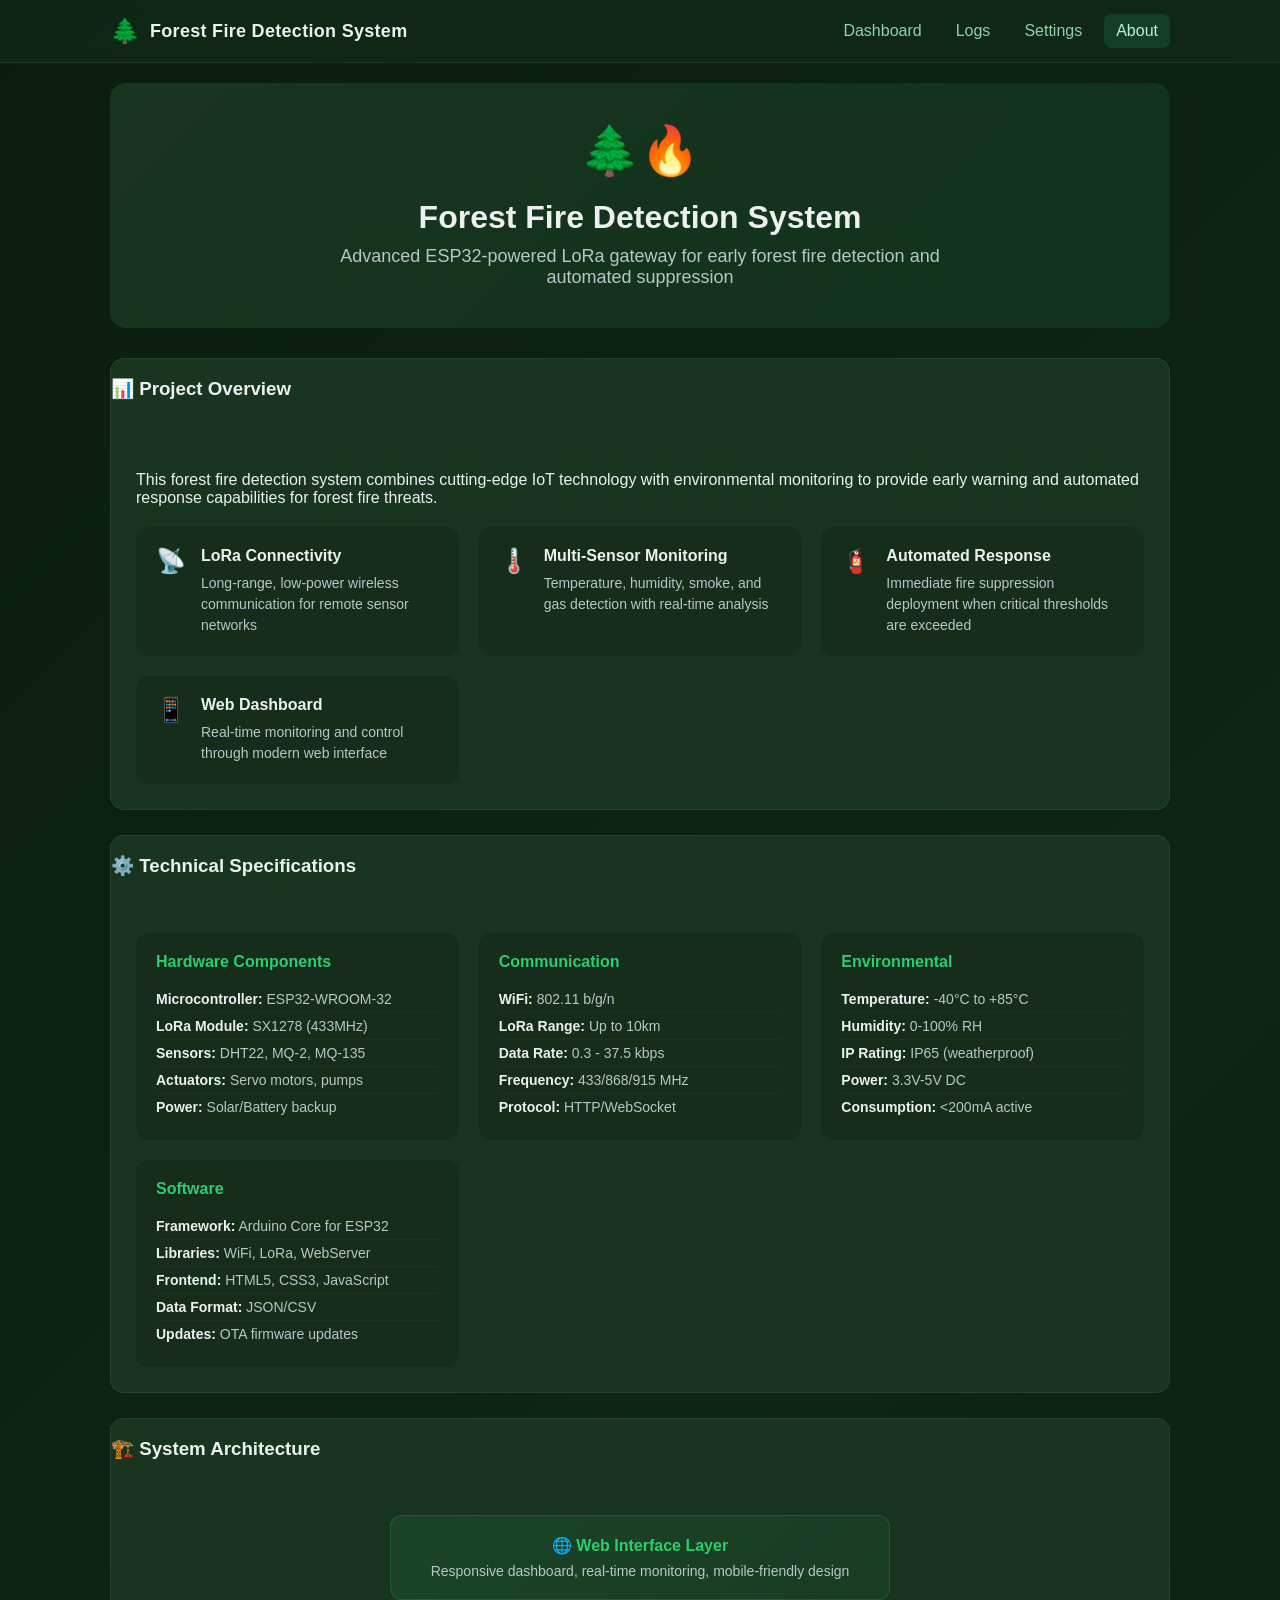
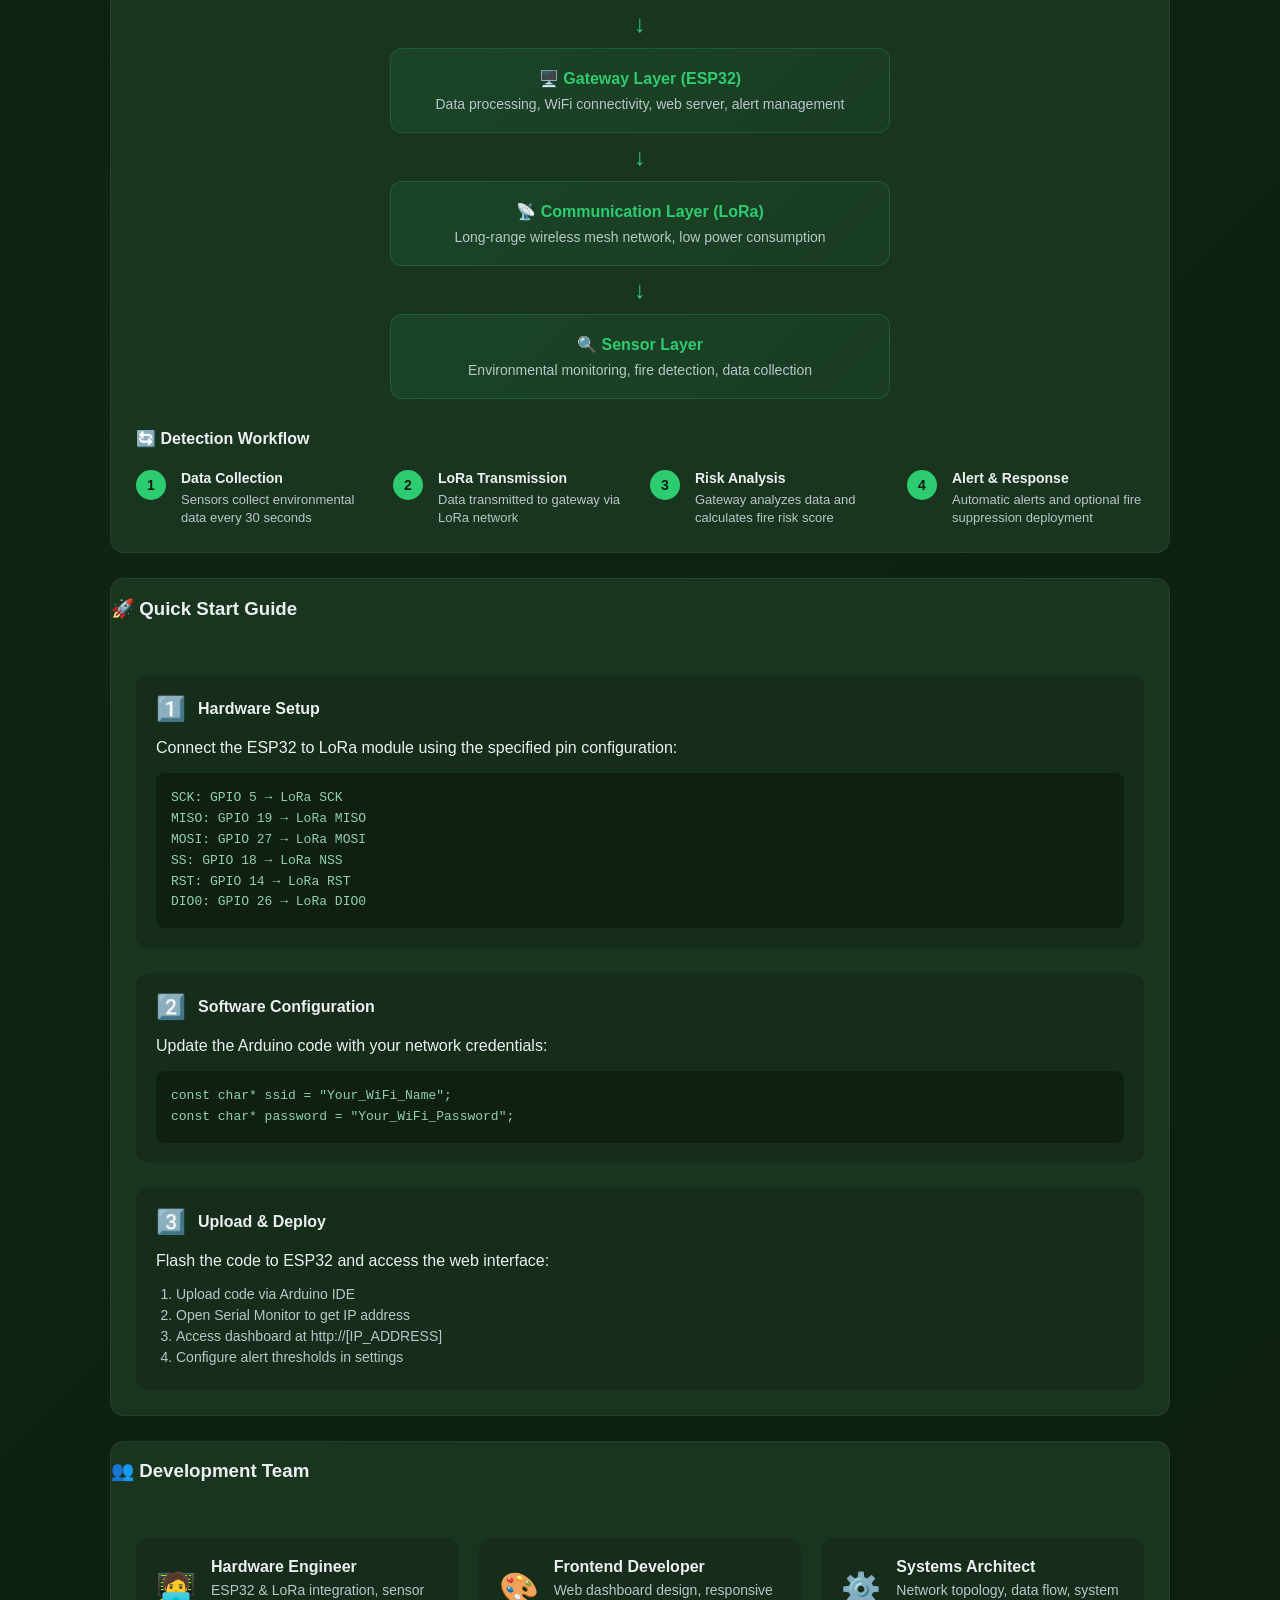
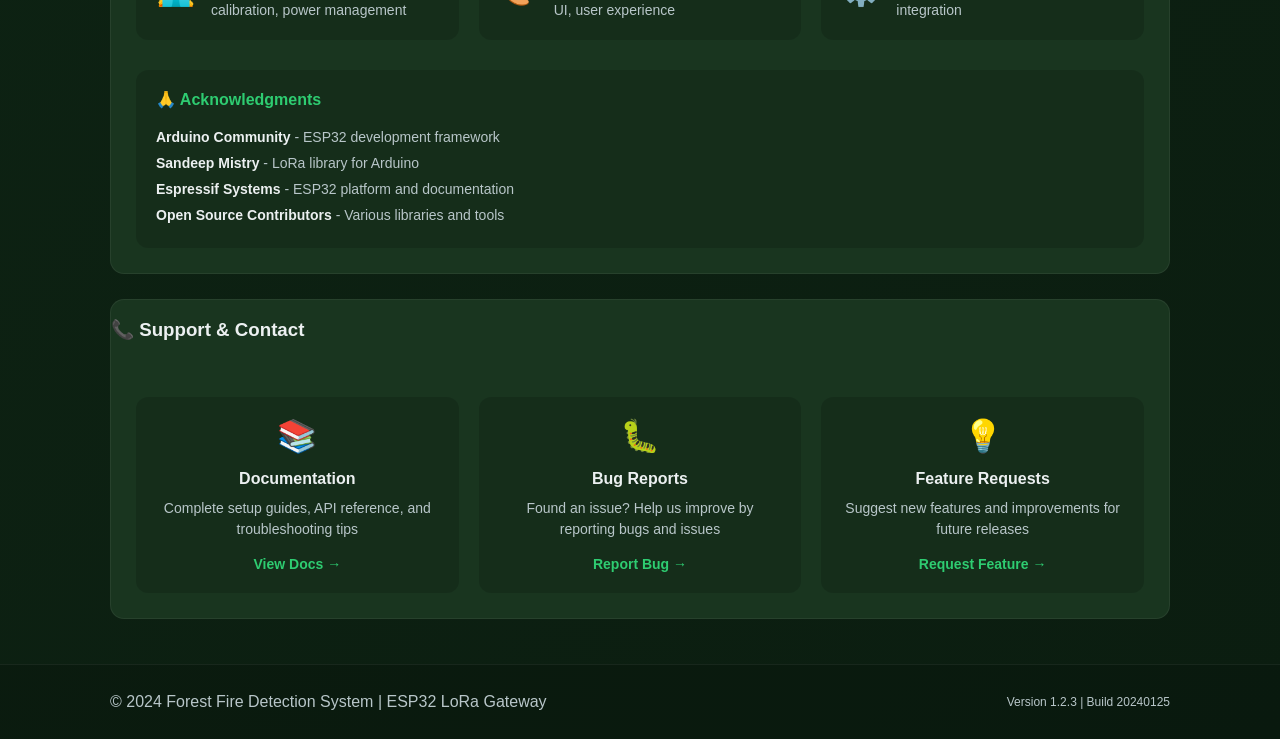
==== about.html @ 78f99633 "Add files via upload" ====
<!DOCTYPE html>
<html lang="en">
<head>
    <meta charset="UTF-8">
    <meta name="viewport" content="width=device-width, initial-scale=1.0">
    <title>About - Forest Fire Detection</title>
    <link rel="stylesheet" href="style.css">
    <link rel="icon" type="image/png" href="favicon.png">
</head>
<body>
    <div class="container">
        <header class="header">
            <div class="header-content">
                <div class="logo">
                    <span class="logo-icon">🌲</span>
                    <h1>Forest Fire Detection System</h1>
                </div>
                <nav class="nav">
                    <a href="index.html" class="nav-link">Dashboard</a>
                    <a href="logs.html" class="nav-link">Logs</a>
                    <a href="settings.html" class="nav-link">Settings</a>
                    <a href="#" class="nav-link active">About</a>
                </nav>
            </div>
        </header>

        <main class="main">
            <div class="about-hero">
                <div class="hero-icon">🌲🔥</div>
                <h2>Forest Fire Detection System</h2>
                <p>Advanced ESP32-powered LoRa gateway for early forest fire detection and automated suppression</p>
            </div>

            <div class="about-content">
                <!-- Project Overview -->
                <section class="about-section">
                    <div class="section-header">
                        <h3>📊 Project Overview</h3>
                    </div>
                    <div class="section-content">
                        <p>This forest fire detection system combines cutting-edge IoT technology with environmental monitoring to provide early warning and automated response capabilities for forest fire threats.</p>
                        
                        <div class="features-grid">
                            <div class="feature-card">
                                <div class="feature-icon">📡</div>
                                <div class="feature-content">
                                    <h4>LoRa Connectivity</h4>
                                    <p>Long-range, low-power wireless communication for remote sensor networks</p>
                                </div>
                            </div>
                            <div class="feature-card">
                                <div class="feature-icon">🌡️</div>
                                <div class="feature-content">
                                    <h4>Multi-Sensor Monitoring</h4>
                                    <p>Temperature, humidity, smoke, and gas detection with real-time analysis</p>
                                </div>
                            </div>
                            <div class="feature-card">
                                <div class="feature-icon">🧯</div>
                                <div class="feature-content">
                                    <h4>Automated Response</h4>
                                    <p>Immediate fire suppression deployment when critical thresholds are exceeded</p>
                                </div>
                            </div>
                            <div class="feature-card">
                                <div class="feature-icon">📱</div>
                                <div class="feature-content">
                                    <h4>Web Dashboard</h4>
                                    <p>Real-time monitoring and control through modern web interface</p>
                                </div>
                            </div>
                        </div>
                    </div>
                </section>

                <!-- Technical Specifications -->
                <section class="about-section">
                    <div class="section-header">
                        <h3>⚙️ Technical Specifications</h3>
                    </div>
                    <div class="section-content">
                        <div class="specs-grid">
                            <div class="spec-category">
                                <h4>Hardware Components</h4>
                                <ul>
                                    <li><strong>Microcontroller:</strong> ESP32-WROOM-32</li>
                                    <li><strong>LoRa Module:</strong> SX1278 (433MHz)</li>
                                    <li><strong>Sensors:</strong> DHT22, MQ-2, MQ-135</li>
                                    <li><strong>Actuators:</strong> Servo motors, pumps</li>
                                    <li><strong>Power:</strong> Solar/Battery backup</li>
                                </ul>
                            </div>
                            <div class="spec-category">
                                <h4>Communication</h4>
                                <ul>
                                    <li><strong>WiFi:</strong> 802.11 b/g/n</li>
                                    <li><strong>LoRa Range:</strong> Up to 10km</li>
                                    <li><strong>Data Rate:</strong> 0.3 - 37.5 kbps</li>
                                    <li><strong>Frequency:</strong> 433/868/915 MHz</li>
                                    <li><strong>Protocol:</strong> HTTP/WebSocket</li>
                                </ul>
                            </div>
                            <div class="spec-category">
                                <h4>Environmental</h4>
                                <ul>
                                    <li><strong>Temperature:</strong> -40°C to +85°C</li>
                                    <li><strong>Humidity:</strong> 0-100% RH</li>
                                    <li><strong>IP Rating:</strong> IP65 (weatherproof)</li>
                                    <li><strong>Power:</strong> 3.3V-5V DC</li>
                                    <li><strong>Consumption:</strong> &lt;200mA active</li>
                                </ul>
                            </div>
                            <div class="spec-category">
                                <h4>Software</h4>
                                <ul>
                                    <li><strong>Framework:</strong> Arduino Core for ESP32</li>
                                    <li><strong>Libraries:</strong> WiFi, LoRa, WebServer</li>
                                    <li><strong>Frontend:</strong> HTML5, CSS3, JavaScript</li>
                                    <li><strong>Data Format:</strong> JSON/CSV</li>
                                    <li><strong>Updates:</strong> OTA firmware updates</li>
                                </ul>
                            </div>
                        </div>
                    </div>
                </section>

                <!-- System Architecture -->
                <section class="about-section">
                    <div class="section-header">
                        <h3>🏗️ System Architecture</h3>
                    </div>
                    <div class="section-content">
                        <div class="architecture-diagram">
                            <div class="arch-layer">
                                <h4>🌐 Web Interface Layer</h4>
                                <p>Responsive dashboard, real-time monitoring, mobile-friendly design</p>
                            </div>
                            <div class="arch-arrow">↓</div>
                            <div class="arch-layer">
                                <h4>🖥️ Gateway Layer (ESP32)</h4>
                                <p>Data processing, WiFi connectivity, web server, alert management</p>
                            </div>
                            <div class="arch-arrow">↓</div>
                            <div class="arch-layer">
                                <h4>📡 Communication Layer (LoRa)</h4>
                                <p>Long-range wireless mesh network, low power consumption</p>
                            </div>
                            <div class="arch-arrow">↓</div>
                            <div class="arch-layer">
                                <h4>🔍 Sensor Layer</h4>
                                <p>Environmental monitoring, fire detection, data collection</p>
                            </div>
                        </div>
                        
                        <div class="workflow-steps">
                            <h4>🔄 Detection Workflow</h4>
                            <div class="steps-grid">
                                <div class="step">
                                    <div class="step-number">1</div>
                                    <div class="step-content">
                                        <h5>Data Collection</h5>
                                        <p>Sensors collect environmental data every 30 seconds</p>
                                    </div>
                                </div>
                                <div class="step">
                                    <div class="step-number">2</div>
                                    <div class="step-content">
                                        <h5>LoRa Transmission</h5>
                                        <p>Data transmitted to gateway via LoRa network</p>
                                    </div>
                                </div>
                                <div class="step">
                                    <div class="step-number">3</div>
                                    <div class="step-content">
                                        <h5>Risk Analysis</h5>
                                        <p>Gateway analyzes data and calculates fire risk score</p>
                                    </div>
                                </div>
                                <div class="step">
                                    <div class="step-number">4</div>
                                    <div class="step-content">
                                        <h5>Alert & Response</h5>
                                        <p>Automatic alerts and optional fire suppression deployment</p>
                                    </div>
                                </div>
                            </div>
                        </div>
                    </div>
                </section>

                <!-- Installation Guide -->
                <section class="about-section">
                    <div class="section-header">
                        <h3>🚀 Quick Start Guide</h3>
                    </div>
                    <div class="section-content">
                        <div class="install-steps">
                            <div class="install-step">
                                <div class="step-header">
                                    <span class="step-icon">1️⃣</span>
                                    <h4>Hardware Setup</h4>
                                </div>
                                <div class="step-details">
                                    <p>Connect the ESP32 to LoRa module using the specified pin configuration:</p>
                                    <div class="pin-mapping">
                                        <code>
                                            SCK: GPIO 5 → LoRa SCK<br>
                                            MISO: GPIO 19 → LoRa MISO<br>
                                            MOSI: GPIO 27 → LoRa MOSI<br>
                                            SS: GPIO 18 → LoRa NSS<br>
                                            RST: GPIO 14 → LoRa RST<br>
                                            DIO0: GPIO 26 → LoRa DIO0
                                        </code>
                                    </div>
                                </div>
                            </div>
                            
                            <div class="install-step">
                                <div class="step-header">
                                    <span class="step-icon">2️⃣</span>
                                    <h4>Software Configuration</h4>
                                </div>
                                <div class="step-details">
                                    <p>Update the Arduino code with your network credentials:</p>
                                    <div class="code-snippet">
                                        <code>
                                            const char* ssid = "Your_WiFi_Name";<br>
                                            const char* password = "Your_WiFi_Password";
                                        </code>
                                    </div>
                                </div>
                            </div>

                            <div class="install-step">
                                <div class="step-header">
                                    <span class="step-icon">3️⃣</span>
                                    <h4>Upload & Deploy</h4>
                                </div>
                                <div class="step-details">
                                    <p>Flash the code to ESP32 and access the web interface:</p>
                                    <ol>
                                        <li>Upload code via Arduino IDE</li>
                                        <li>Open Serial Monitor to get IP address</li>
                                        <li>Access dashboard at http://[IP_ADDRESS]</li>
                                        <li>Configure alert thresholds in settings</li>
                                    </ol>
                                </div>
                            </div>
                        </div>
                    </div>
                </section>

                <!-- Team & Credits -->
                <section class="about-section">
                    <div class="section-header">
                        <h3>👥 Development Team</h3>
                    </div>
                    <div class="section-content">
                        <div class="team-grid">
                            <div class="team-card">
                                <div class="team-avatar">🧑‍💻</div>
                                <div class="team-info">
                                    <h4>Hardware Engineer</h4>
                                    <p>ESP32 & LoRa integration, sensor calibration, power management</p>
                                </div>
                            </div>
                            <div class="team-card">
                                <div class="team-avatar">🎨</div>
                                <div class="team-info">
                                    <h4>Frontend Developer</h4>
                                    <p>Web dashboard design, responsive UI, user experience</p>
                                </div>
                            </div>
                            <div class="team-card">
                                <div class="team-avatar">⚙️</div>
                                <div class="team-info">
                                    <h4>Systems Architect</h4>
                                    <p>Network topology, data flow, system integration</p>
                                </div>
                            </div>
                        </div>

                        <div class="credits">
                            <h4>🙏 Acknowledgments</h4>
                            <ul>
                                <li><strong>Arduino Community</strong> - ESP32 development framework</li>
                                <li><strong>Sandeep Mistry</strong> - LoRa library for Arduino</li>
                                <li><strong>Espressif Systems</strong> - ESP32 platform and documentation</li>
                                <li><strong>Open Source Contributors</strong> - Various libraries and tools</li>
                            </ul>
                        </div>
                    </div>
                </section>

                <!-- Support & Contact -->
                <section class="about-section">
                    <div class="section-header">
                        <h3>📞 Support & Contact</h3>
                    </div>
                    <div class="section-content">
                        <div class="support-grid">
                            <div class="support-card">
                                <div class="support-icon">📚</div>
                                <div class="support-content">
                                    <h4>Documentation</h4>
                                    <p>Complete setup guides, API reference, and troubleshooting tips</p>
                                    <a href="#" class="support-link">View Docs →</a>
                                </div>
                            </div>
                            <div class="support-card">
                                <div class="support-icon">🐛</div>
                                <div class="support-content">
                                    <h4>Bug Reports</h4>
                                    <p>Found an issue? Help us improve by reporting bugs and issues</p>
                                    <a href="#" class="support-link">Report Bug →</a>
                                </div>
                            </div>
                            <div class="support-card">
                                <div class="support-icon">💡</div>
                                <div class="support-content">
                                    <h4>Feature Requests</h4>
                                    <p>Suggest new features and improvements for future releases</p>
                                    <a href="#" class="support-link">Request Feature →</a>
                                </div>
                            </div>
                        </div>
                    </div>
                </section>
            </div>
        </main>

        <footer class="footer">
            <div class="footer-content">
                <p>&copy; 2024 Forest Fire Detection System | ESP32 LoRa Gateway</p>
                <div class="footer-version">
                    <span>Version 1.2.3 | Build 20240125</span>
                </div>
            </div>
        </footer>
    </div>

    <style>
        .about-hero {
            text-align: center;
            padding: 40px 20px;
            background: linear-gradient(135deg, var(--panel), rgba(46, 204, 113, 0.1));
            border-radius: 16px;
            margin-bottom: 30px;
        }
        
        .hero-icon {
            font-size: 48px;
            margin-bottom: 20px;
        }
        
        .about-hero h2 {
            font-size: 32px;
            margin: 0 0 10px;
            color: var(--text);
        }
        
        .about-hero p {
            font-size: 18px;
            color: var(--muted);
            max-width: 600px;
            margin: 0 auto;
        }
        
        .about-section {
            background: var(--panel);
            border: 1px solid rgba(255,255,255,0.06);
            border-radius: 14px;
            margin-bottom: 25px;
            overflow: hidden;
        }
        
        .section-content {
            padding: 25px;
        }
        
        .features-grid {
            display: grid;
            grid-template-columns: repeat(auto-fit, minmax(250px, 1fr));
            gap: 20px;
            margin-top: 20px;
        }
        
        .feature-card {
            display: flex;
            align-items: flex-start;
            gap: 15px;
            padding: 20px;
            background: rgba(0,0,0,0.15);
            border-radius: 12px;
        }
        
        .feature-icon {
            font-size: 24px;
            flex-shrink: 0;
        }
        
        .feature-content h4 {
            margin: 0 0 8px;
            color: var(--text);
            font-size: 16px;
        }
        
        .feature-content p {
            margin: 0;
            color: var(--muted);
            font-size: 14px;
            line-height: 1.5;
        }
        
        .specs-grid {
            display: grid;
            grid-template-columns: repeat(auto-fit, minmax(250px, 1fr));
            gap: 20px;
        }
        
        .spec-category {
            background: rgba(0,0,0,0.15);
            padding: 20px;
            border-radius: 12px;
        }
        
        .spec-category h4 {
            margin: 0 0 15px;
            color: var(--accent);
            font-size: 16px;
        }
        
        .spec-category ul {
            margin: 0;
            padding: 0;
            list-style: none;
        }
        
        .spec-category li {
            padding: 5px 0;
            color: var(--muted);
            font-size: 14px;
            border-bottom: 1px solid rgba(255,255,255,0.03);
        }
        
        .spec-category li:last-child {
            border-bottom: none;
        }
        
        .spec-category strong {
            color: var(--text);
        }
        
        .architecture-diagram {
            display: flex;
            flex-direction: column;
            align-items: center;
            gap: 10px;
            margin-bottom: 30px;
        }
        
        .arch-layer {
            background: linear-gradient(135deg, rgba(46, 204, 113, 0.1), rgba(46, 204, 113, 0.05));
            border: 1px solid rgba(46, 204, 113, 0.2);
            padding: 20px;
            border-radius: 12px;
            text-align: center;
            width: 100%;
            max-width: 500px;
        }
        
        .arch-layer h4 {
            margin: 0 0 8px;
            color: var(--accent);
        }
        
        .arch-layer p {
            margin: 0;
            color: var(--muted);
            font-size: 14px;
        }
        
        .arch-arrow {
            font-size: 24px;
            color: var(--accent);
        }
        
        .steps-grid {
            display: grid;
            grid-template-columns: repeat(auto-fit, minmax(200px, 1fr));
            gap: 20px;
        }
        
        .step {
            display: flex;
            gap: 15px;
            align-items: flex-start;
        }
        
        .step-number {
            width: 30px;
            height: 30px;
            border-radius: 50%;
            background: var(--accent);
            color: var(--bg);
            display: flex;
            align-items: center;
            justify-content: center;
            font-weight: 700;
            font-size: 14px;
            flex-shrink: 0;
        }
        
        .step-content h5 {
            margin: 0 0 5px;
            color: var(--text);
            font-size: 14px;
        }
        
        .step-content p {
            margin: 0;
            color: var(--muted);
            font-size: 13px;
            line-height: 1.4;
        }
        
        .install-steps {
            display: flex;
            flex-direction: column;
            gap: 25px;
        }
        
        .install-step {
            background: rgba(0,0,0,0.15);
            border-radius: 12px;
            padding: 20px;
        }
        
        .step-header {
            display: flex;
            align-items: center;
            gap: 12px;
            margin-bottom: 15px;
        }
        
        .step-icon {
            font-size: 24px;
        }
        
        .step-header h4 {
            margin: 0;
            color: var(--text);
        }
        
        .pin-mapping, .code-snippet {
            background: rgba(0,0,0,0.3);
            padding: 15px;
            border-radius: 8px;
            margin-top: 10px;
            font-family: ui-monospace, monospace;
        }
        
        .pin-mapping code, .code-snippet code {
            color: #8fd3a9;
            font-size: 13px;
            line-height: 1.6;
        }
        
        .step-details ol {
            margin: 10px 0 0;
            padding-left: 20px;
            color: var(--muted);
        }
        
        .step-details ol li {
            margin-bottom: 5px;
            font-size: 14px;
        }
        
        .team-grid {
            display: grid;
            grid-template-columns: repeat(auto-fit, minmax(250px, 1fr));
            gap: 20px;
            margin-bottom: 30px;
        }
        
        .team-card {
            display: flex;
            align-items: center;
            gap: 15px;
            background: rgba(0,0,0,0.15);
            padding: 20px;
            border-radius: 12px;
        }
        
        .team-avatar {
            font-size: 32px;
            flex-shrink: 0;
        }
        
        .team-info h4 {
            margin: 0 0 5px;
            color: var(--text);
            font-size: 16px;
        }
        
        .team-info p {
            margin: 0;
            color: var(--muted);
            font-size: 14px;
            line-height: 1.4;
        }
        
        .credits {
            background: rgba(0,0,0,0.15);
            padding: 20px;
            border-radius: 12px;
        }
        
        .credits h4 {
            margin: 0 0 15px;
            color: var(--accent);
        }
        
        .credits ul {
            margin: 0;
            padding: 0;
            list-style: none;
        }
        
        .credits li {
            padding: 5px 0;
            color: var(--muted);
            font-size: 14px;
        }
        
        .credits strong {
            color: var(--text);
        }
        
        .support-grid {
            display: grid;
            grid-template-columns: repeat(auto-fit, minmax(250px, 1fr));
            gap: 20px;
        }
        
        .support-card {
            background: rgba(0,0,0,0.15);
            padding: 20px;
            border-radius: 12px;
            text-align: center;
        }
        
        .support-icon {
            font-size: 32px;
            margin-bottom: 15px;
        }
        
        .support-content h4 {
            margin: 0 0 10px;
            color: var(--text);
        }
        
        .support-content p {
            margin: 0 0 15px;
            color: var(--muted);
            font-size: 14px;
            line-height: 1.5;
        }
        
        .support-link {
            color: var(--accent);
            text-decoration: none;
            font-weight: 600;
            font-size: 14px;
        }
        
        .support-link:hover {
            text-decoration: underline;
        }
        
        .footer-version {
            color: var(--muted);
            font-size: 12px;
        }
        
        @media (max-width: 640px) {
            .about-hero {
                padding: 30px 15px;
            }
            
            .hero-icon {
                font-size: 36px;
            }
            
            .about-hero h2 {
                font-size: 24px;
            }
            
            .features-grid {
                grid-template-columns: 1fr;
            }
            
            .specs-grid {
                grid-template-columns: 1fr;
            }
            
            .architecture-diagram {
                flex-direction: column;
            }
            
            .steps-grid {
                grid-template-columns: 1fr;
            }
        }
    </style>
</body>
</html>
---- style.css ----
/* Forest Fire Detection System - Frontend Styles */
:root {
  --bg: #0b1d10;
  --bg2: #122818;
  --panel: #19351f;
  --accent: #2ecc71;
  --accent-2: #28a745;
  --warning: #f39c12;
  --danger: #e74c3c;
  --text: #ecf0f1;
  --muted: #b8c6c9;
  --link: #8fd3a9;
  --shadow: rgba(0,0,0,0.3);
}

* { box-sizing: border-box; }

body {
  margin: 0;
  font-family: -apple-system, BlinkMacSystemFont, "Segoe UI", Roboto, Oxygen, Ubuntu, Cantarell, "Fira Sans", "Droid Sans", "Helvetica Neue", Arial, sans-serif;
  background: linear-gradient(135deg, var(--bg), #0e2414 40%, #0b1d10);
  color: var(--text);
  min-height: 100vh;
}

.container {
  display: flex;
  flex-direction: column;
  min-height: 100vh;
}

.header {
  position: sticky;
  top: 0;
  z-index: 10;
  background: rgba(18, 40, 24, 0.8);
  backdrop-filter: blur(6px);
  border-bottom: 1px solid rgba(255,255,255,0.06);
}

.header-content {
  display: flex;
  align-items: center;
  justify-content: space-between;
  max-width: 1100px;
  margin: 0 auto;
  padding: 14px 20px;
}

.logo { display: flex; align-items: center; gap: 10px; }
.logo-icon { font-size: 24px; }
.logo h1 { font-size: 18px; margin: 0; font-weight: 600; letter-spacing: 0.3px; }

.nav { display: flex; gap: 10px; }
.nav-link {
  color: var(--link);
  text-decoration: none;
  padding: 8px 12px;
  border-radius: 8px;
  transition: all 0.2s ease;
}
.nav-link:hover { background: rgba(255,255,255,0.07); }
.nav-link.active { background: rgba(46, 204, 113, 0.15); color: #baf3d0; }

.main { max-width: 1100px; margin: 20px auto; padding: 0 20px; flex: 1; }

.status-grid {
  display: grid;
  grid-template-columns: repeat(3, 1fr);
  gap: 16px;
}

.status-card {
  background: var(--panel);
  border: 1px solid rgba(255,255,255,0.06);
  border-radius: 14px;
  box-shadow: 0 10px 24px var(--shadow);
  overflow: hidden;
}

.card-header {
  display: flex; align-items: center; gap: 10px;
  padding: 14px 16px; border-bottom: 1px solid rgba(255,255,255,0.06);
  background: linear-gradient(180deg, rgba(255,255,255,0.06), rgba(255,255,255,0));
}

.card-icon { font-size: 22px; }
.card-content { padding: 16px; }

.status-indicator { display: flex; align-items: center; gap: 10px; margin-bottom: 8px; }
.status-dot { width: 10px; height: 10px; border-radius: 50%; background: #888; box-shadow: 0 0 0 3px rgba(255,255,255,0.06) inset; }
.status-dot.online { background: var(--accent); }
.status-dot.offline { background: var(--danger); }
.status-text { font-weight: 600; color: #d9f7e6; }

.status-details { display: grid; grid-template-columns: 1fr 1fr; gap: 8px; }
.detail-item { display: flex; justify-content: space-between; padding: 8px 10px; background: rgba(0,0,0,0.12); border-radius: 10px; }
.detail-label { color: var(--muted); }
.detail-value { font-weight: 600; }

.alert-level { display: inline-flex; align-items: center; gap: 8px; padding: 10px 12px; border-radius: 999px; background: rgba(255,255,255,0.06); margin-bottom: 8px; }
.alert-text { font-weight: 700; letter-spacing: 0.3px; }

.data-section { margin-top: 22px; }
.section-header { display: flex; align-items: center; justify-content: space-between; margin-bottom: 12px; }

.sensor-grid { display: grid; grid-template-columns: repeat(4, 1fr); gap: 16px; }
.sensor-card { display: flex; align-items: center; gap: 12px; background: var(--panel); border: 1px solid rgba(255,255,255,0.06); padding: 14px; border-radius: 12px; }
.sensor-icon { font-size: 26px; }
.sensor-info h4 { margin: 0 0 6px; color: var(--muted); font-weight: 600; }
.sensor-value { font-size: 20px; font-weight: 700; }
.sensor-trend { color: var(--muted); font-size: 12px; }

.raw-data-container { background: var(--panel); border: 1px solid rgba(255,255,255,0.06); border-radius: 12px; padding: 10px; }
.raw-data { height: 180px; overflow: auto; font-family: ui-monospace, Menlo, Monaco, "Cascadia Code", Consolas, "Liberation Mono", monospace; background: rgba(0,0,0,0.15); border-radius: 8px; padding: 10px; }
.raw-data .line { color: #e8f6ef; padding: 2px 0; white-space: pre-wrap; word-break: break-word; }
.no-data { color: var(--muted); text-align: center; padding: 30px 0; }

.control-section { margin-top: 22px; }
.control-grid { display: grid; grid-template-columns: 1fr 1fr; gap: 16px; }
.control-card { background: var(--panel); border: 1px solid rgba(255,255,255,0.06); border-radius: 12px; }
.control-header { display: flex; align-items: center; gap: 10px; padding: 14px 16px; border-bottom: 1px solid rgba(255,255,255,0.06); }
.control-content { padding: 16px; }
.control-buttons { display: flex; gap: 10px; }

.btn-danger, .btn-warning, .btn-secondary {
  border: none; cursor: pointer; padding: 10px 14px; border-radius: 10px; font-weight: 700; color: white; letter-spacing: 0.3px; transition: transform 0.05s ease, filter 0.2s ease;
}
.btn-danger { background: linear-gradient(180deg, #ff6b6b, #e74c3c); box-shadow: 0 6px 18px rgba(231, 76, 60, 0.4); }
.btn-warning { background: linear-gradient(180deg, #f7b731, #f39c12); box-shadow: 0 6px 18px rgba(243, 156, 18, 0.4); }
.btn-secondary { background: linear-gradient(180deg, #6c8e78, #557e64); box-shadow: 0 6px 18px rgba(85, 126, 100, 0.4); }
.btn-danger:hover, .btn-warning:hover, .btn-secondary:hover { filter: brightness(1.08); }
.btn-icon { margin-right: 6px; }

.warning-text { color: #ffd3cc; background: rgba(231, 76, 60, 0.15); border: 1px solid rgba(231, 76, 60, 0.25); padding: 10px; border-radius: 8px; margin-top: 10px; }

.footer { margin-top: auto; border-top: 1px solid rgba(255,255,255,0.06); background: rgba(0,0,0,0.15); }
.footer-content { max-width: 1100px; margin: 0 auto; padding: 12px 20px; color: var(--muted); display: flex; align-items: center; justify-content: space-between; }

.refresh-indicator { display: flex; align-items: center; gap: 8px; color: var(--muted); }
.refresh-dot { width: 8px; height: 8px; background: var(--accent); border-radius: 50%; animation: pulse 1s infinite; }

@keyframes pulse {
  0% { transform: scale(0.9); opacity: 0.7; }
  50% { transform: scale(1.2); opacity: 1; }
  100% { transform: scale(0.9); opacity: 0.7; }
}

/* Responsive */
@media (max-width: 1000px) { .status-grid { grid-template-columns: 1fr 1fr; } .sensor-grid { grid-template-columns: 1fr 1fr; } }
@media (max-width: 640px) {
  .status-grid { grid-template-columns: 1fr; }
  .sensor-grid { grid-template-columns: 1fr; }
  .control-grid { grid-template-columns: 1fr; }
  .header-content { flex-direction: column; gap: 10px; }
  .nav { width: 100%; justify-content: space-between; }
}
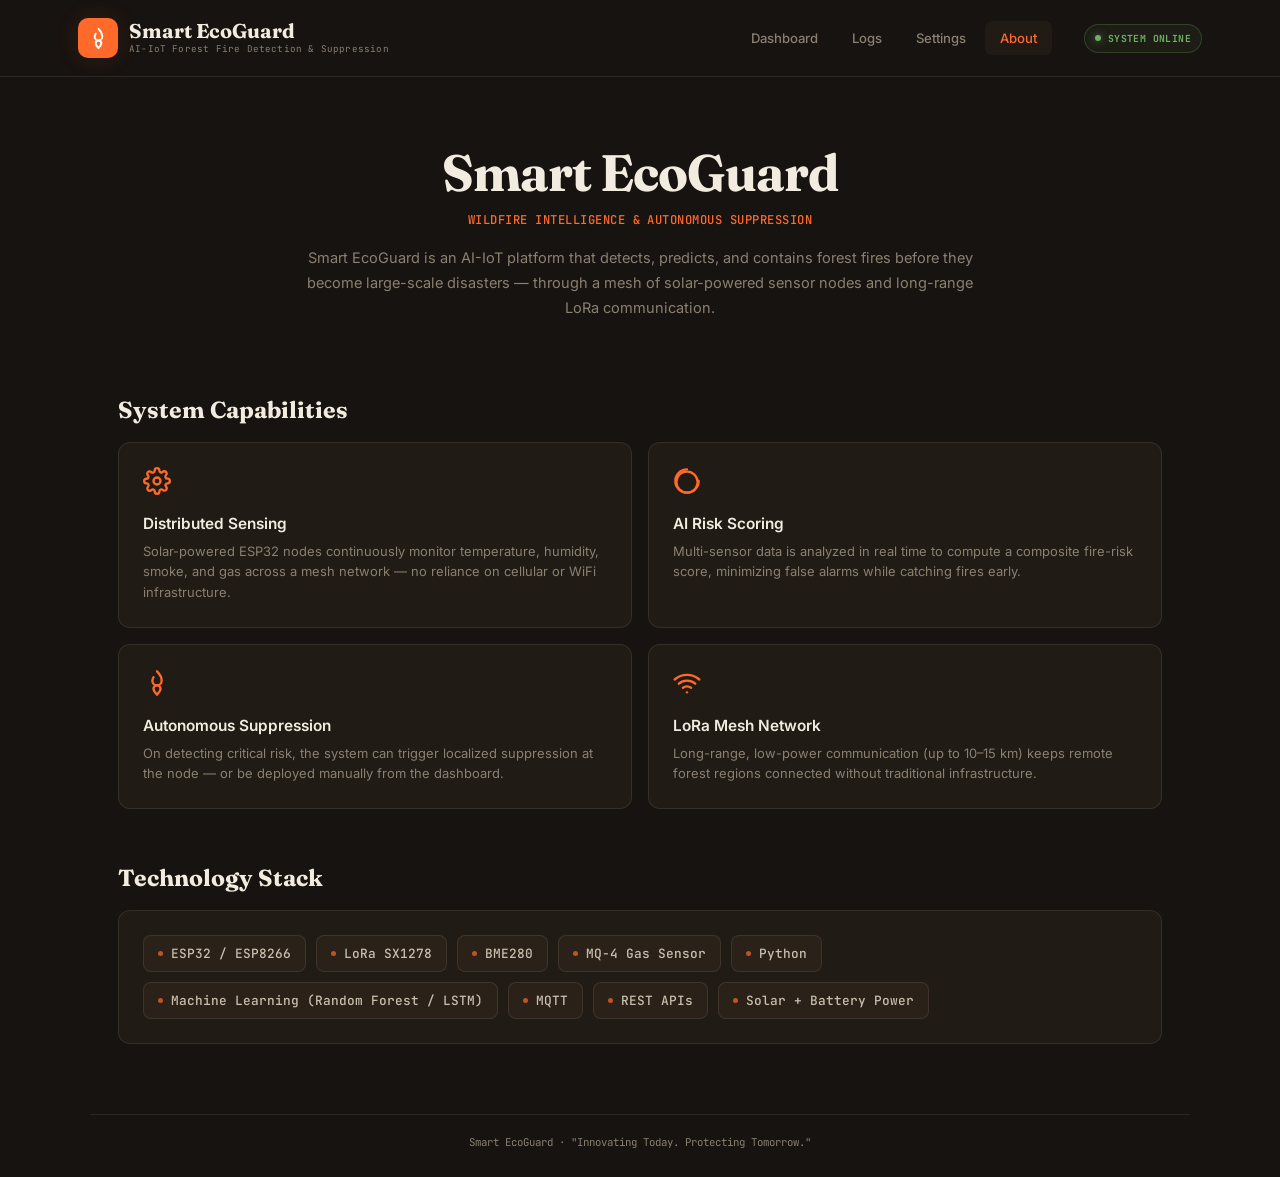
==== commit 56d41365: "Update fire detection system with backend and web interface" ====
--- a/about.html
+++ b/about.html
@@ -1,718 +1,670 @@
-<!DOCTYPE html>
+<!doctype html>
 <html lang="en">
 <head>
-    <meta charset="UTF-8">
-    <meta name="viewport" content="width=device-width, initial-scale=1.0">
-    <title>About - Forest Fire Detection</title>
-    <link rel="stylesheet" href="style.css">
-    <link rel="icon" type="image/png" href="favicon.png">
+<meta charset="UTF-8" />
+<meta name="viewport" content="width=device-width, initial-scale=1.0" />
+<title>Smart EcoGuard — About</title>
+
+<link rel="preconnect" href="https://fonts.googleapis.com">
+<link rel="preconnect" href="https://fonts.gstatic.com" crossorigin>
+<link href="https://fonts.googleapis.com/css2?family=Fraunces:opsz,wght@9..144,600;9..144,700&family=Inter:wght@400;500;600;700&family=JetBrains+Mono:wght@400;500;700&display=swap" rel="stylesheet">
+
+<style>
+  :root {
+    --bg: #171310;
+    --panel: #211b16;
+    --panel-2: #2a2119;
+    --line: rgba(202, 191, 174, 0.12);
+    --ash: #cabfae;
+    --ash-dim: #8a8072;
+    --cream: #f2ece0;
+    --ember: #ff6a2b;
+    --safe: #6fae66;
+    --warn: #e0a83e;
+    --danger: #d1453b;
+
+    --font-display: 'Fraunces', Georgia, serif;
+    --font-body: 'Inter', -apple-system, BlinkMacSystemFont, sans-serif;
+    --font-mono: 'JetBrains Mono', monospace;
+  }
+
+  * {
+    box-sizing: border-box;
+    margin: 0;
+    padding: 0;
+  }
+
+  html {
+    scroll-behavior: smooth;
+  }
+
+  body {
+    background: var(--bg);
+    color: var(--ash);
+    font-family: var(--font-body);
+    min-height: 100vh;
+  }
+
+  /* HEADER */
+
+  .app-header {
+    width: 100%;
+    border-bottom: 1px solid var(--line);
+    background: rgba(23, 19, 16, 0.96);
+  }
+
+  .header-inner {
+    max-width: 1180px;
+    margin: 0 auto;
+    padding: 18px 28px;
+    display: flex;
+    align-items: center;
+    gap: 28px;
+  }
+
+  .brand {
+    display: flex;
+    align-items: center;
+    gap: 11px;
+    text-decoration: none;
+    color: inherit;
+    flex-shrink: 0;
+  }
+
+  .brand-mark {
+    width: 40px;
+    height: 40px;
+    border-radius: 10px;
+    background: var(--ember);
+    display: flex;
+    align-items: center;
+    justify-content: center;
+    box-shadow: 0 0 24px rgba(255, 106, 43, 0.12);
+  }
+
+  .brand-mark svg {
+    width: 23px;
+    height: 23px;
+  }
+
+  .brand-text {
+    display: flex;
+    flex-direction: column;
+    gap: 2px;
+  }
+
+  .brand-name {
+    font-family: var(--font-display);
+    font-size: 1.25rem;
+    font-weight: 700;
+    color: var(--cream);
+    line-height: 1;
+  }
+
+  .brand-sub {
+    font-family: var(--font-mono);
+    font-size: 0.58rem;
+    color: var(--ash-dim);
+    letter-spacing: 0.02em;
+  }
+
+  .app-nav {
+    display: flex;
+    align-items: center;
+    gap: 4px;
+    margin-left: auto;
+  }
+
+  .nav-link {
+    color: var(--ash-dim);
+    text-decoration: none;
+    font-size: 0.82rem;
+    font-weight: 500;
+    padding: 9px 15px;
+    border-radius: 7px;
+    transition: all 0.18s ease;
+  }
+
+  .nav-link:hover {
+    color: var(--cream);
+    background: var(--panel);
+  }
+
+  .nav-link.active {
+    color: var(--ember);
+    background: var(--panel);
+  }
+
+  .header-status {
+    margin-left: 4px;
+  }
+
+  .status-chip {
+    display: inline-flex;
+    align-items: center;
+    gap: 7px;
+    font-family: var(--font-mono);
+    font-size: 0.61rem;
+    font-weight: 700;
+    letter-spacing: 0.04em;
+    padding: 7px 10px;
+    border: 1px solid rgba(111, 174, 102, 0.25);
+    border-radius: 20px;
+    color: var(--safe);
+    background: rgba(111, 174, 102, 0.07);
+    white-space: nowrap;
+  }
+
+  .status-chip::before {
+    content: "";
+    width: 6px;
+    height: 6px;
+    background: var(--safe);
+    border-radius: 50%;
+    box-shadow: 0 0 8px rgba(111, 174, 102, 0.7);
+  }
+
+  /* MAIN */
+
+  .app-main {
+    max-width: 1100px;
+    margin: 0 auto;
+    padding: 0 28px 70px;
+  }
+
+  /* HERO */
+
+  .about-hero {
+    text-align: center;
+    padding: 68px 20px 20px;
+  }
+
+  .about-hero h1 {
+    font-family: var(--font-display);
+    color: var(--cream);
+    font-size: clamp(2rem, 5vw, 3.2rem);
+    line-height: 1.08;
+    font-weight: 700;
+    letter-spacing: -0.02em;
+  }
+
+  .hero-sub {
+    margin-top: 12px;
+    color: var(--ember);
+    font-family: var(--font-mono);
+    font-size: 0.76rem;
+    font-weight: 500;
+    letter-spacing: 0.04em;
+    text-transform: uppercase;
+  }
+
+  .hero-desc {
+    max-width: 700px;
+    margin: 18px auto 0;
+    color: var(--ash-dim);
+    font-size: 0.91rem;
+    line-height: 1.7;
+  }
+
+  /* SECTIONS */
+
+  .about-section {
+    margin-top: 54px;
+  }
+
+  .about-section h2 {
+    font-family: var(--font-display);
+    color: var(--cream);
+    font-size: 1.45rem;
+    font-weight: 700;
+    margin-bottom: 18px;
+  }
+
+  /* CAPABILITIES */
+
+  .capability-grid {
+    display: grid;
+    grid-template-columns: repeat(2, minmax(0, 1fr));
+    gap: 16px;
+  }
+
+  .capability-card {
+    background: var(--panel);
+    border: 1px solid var(--line);
+    border-radius: 12px;
+    padding: 24px;
+    transition:
+      transform 0.18s ease,
+      border-color 0.18s ease,
+      background 0.18s ease;
+  }
+
+  .capability-card:hover {
+    transform: translateY(-2px);
+    background: var(--panel-2);
+    border-color: rgba(255, 106, 43, 0.22);
+  }
+
+  .cap-icon {
+    width: 28px;
+    height: 28px;
+    color: var(--ember);
+    margin-bottom: 15px;
+  }
+
+  .capability-card h3 {
+    color: var(--cream);
+    font-size: 0.96rem;
+    font-weight: 600;
+    margin-bottom: 8px;
+  }
+
+  .capability-card p {
+    color: var(--ash-dim);
+    font-size: 0.81rem;
+    line-height: 1.6;
+  }
+
+  /* TECHNOLOGY STACK */
+
+.tech-stack-section {
+  background: var(--panel);
+  border: 1px solid var(--line);
+  border-radius: 12px;
+  padding: 24px;
+}
+
+.tech-chips {
+  display: flex;
+  flex-wrap: wrap;
+  gap: 10px;
+  align-items: center;
+}
+
+.tech-chip {
+  display: inline-flex;
+  align-items: center;
+  gap: 8px;
+  padding: 9px 14px;
+  font-size: 0.8rem;
+  font-weight: 500;
+  font-family: var(--font-mono);
+  border-radius: 8px;
+  background: var(--panel-2);
+  border: 1px solid var(--line);
+  color: var(--ash);
+  white-space: nowrap;
+  flex-shrink: 0;
+  transition:
+    border-color 0.18s ease,
+    color 0.18s ease,
+    background 0.18s ease;
+}
+
+.tech-chip:hover {
+  border-color: rgba(255, 106, 43, 0.35);
+  color: var(--ember);
+  background: rgba(255, 106, 43, 0.08);
+}
+
+.tech-chip::before {
+  content: "";
+  width: 5px;
+  height: 5px;
+  flex: 0 0 5px;
+  border-radius: 50%;
+  background: var(--ember);
+  opacity: 0.7;
+}
+
+  /* FOOTER */
+
+  .app-footer {
+    max-width: 1100px;
+    margin: 0 auto;
+    padding: 20px 28px 28px;
+    border-top: 1px solid var(--line);
+    color: var(--ash-dim);
+    font-family: var(--font-mono);
+    font-size: 0.67rem;
+    text-align: center;
+  }
+
+  /* RESPONSIVE */
+
+  @media (max-width: 850px) {
+    .header-inner {
+      flex-wrap: wrap;
+      gap: 15px;
+    }
+
+    .app-nav {
+      order: 3;
+      width: 100%;
+      justify-content: center;
+      margin-left: 0;
+      border-top: 1px solid var(--line);
+      padding-top: 12px;
+    }
+
+    .header-status {
+      margin-left: auto;
+    }
+  }
+
+  @media (max-width: 600px) {
+    .header-inner {
+      padding: 15px 18px;
+    }
+
+    .brand-sub {
+      display: none;
+    }
+
+    .brand-name {
+      font-size: 1.1rem;
+    }
+
+    .brand-mark {
+      width: 36px;
+      height: 36px;
+    }
+
+    .app-nav {
+      gap: 2px;
+      justify-content: space-between;
+    }
+
+    .nav-link {
+      font-size: 0.75rem;
+      padding: 8px 9px;
+    }
+
+    .status-chip {
+      font-size: 0.55rem;
+      padding: 6px 8px;
+    }
+
+    .app-main {
+      padding: 0 18px 55px;
+    }
+
+    .about-hero {
+      padding-top: 48px;
+    }
+
+    .hero-desc {
+      font-size: 0.84rem;
+    }
+
+    .capability-grid {
+      grid-template-columns: 1fr;
+    }
+
+    .capability-card {
+      padding: 20px;
+    }
+
+    .about-section {
+      margin-top: 42px;
+    }
+
+    .tech-stack-section {
+      padding: 18px;
+    }
+
+    .app-footer {
+      padding-left: 18px;
+      padding-right: 18px;
+    }
+  }
+</style>
 </head>
+
 <body>
-    <div class="container">
-        <header class="header">
-            <div class="header-content">
-                <div class="logo">
-                    <span class="logo-icon">🌲</span>
-                    <h1>Forest Fire Detection System</h1>
-                </div>
-                <nav class="nav">
-                    <a href="index.html" class="nav-link">Dashboard</a>
-                    <a href="logs.html" class="nav-link">Logs</a>
-                    <a href="settings.html" class="nav-link">Settings</a>
-                    <a href="#" class="nav-link active">About</a>
-                </nav>
-            </div>
-        </header>
-
-        <main class="main">
-            <div class="about-hero">
-                <div class="hero-icon">🌲🔥</div>
-                <h2>Forest Fire Detection System</h2>
-                <p>Advanced ESP32-powered LoRa gateway for early forest fire detection and automated suppression</p>
-            </div>
-
-            <div class="about-content">
-                <!-- Project Overview -->
-                <section class="about-section">
-                    <div class="section-header">
-                        <h3>📊 Project Overview</h3>
-                    </div>
-                    <div class="section-content">
-                        <p>This forest fire detection system combines cutting-edge IoT technology with environmental monitoring to provide early warning and automated response capabilities for forest fire threats.</p>
-                        
-                        <div class="features-grid">
-                            <div class="feature-card">
-                                <div class="feature-icon">📡</div>
-                                <div class="feature-content">
-                                    <h4>LoRa Connectivity</h4>
-                                    <p>Long-range, low-power wireless communication for remote sensor networks</p>
-                                </div>
-                            </div>
-                            <div class="feature-card">
-                                <div class="feature-icon">🌡️</div>
-                                <div class="feature-content">
-                                    <h4>Multi-Sensor Monitoring</h4>
-                                    <p>Temperature, humidity, smoke, and gas detection with real-time analysis</p>
-                                </div>
-                            </div>
-                            <div class="feature-card">
-                                <div class="feature-icon">🧯</div>
-                                <div class="feature-content">
-                                    <h4>Automated Response</h4>
-                                    <p>Immediate fire suppression deployment when critical thresholds are exceeded</p>
-                                </div>
-                            </div>
-                            <div class="feature-card">
-                                <div class="feature-icon">📱</div>
-                                <div class="feature-content">
-                                    <h4>Web Dashboard</h4>
-                                    <p>Real-time monitoring and control through modern web interface</p>
-                                </div>
-                            </div>
-                        </div>
-                    </div>
-                </section>
-
-                <!-- Technical Specifications -->
-                <section class="about-section">
-                    <div class="section-header">
-                        <h3>⚙️ Technical Specifications</h3>
-                    </div>
-                    <div class="section-content">
-                        <div class="specs-grid">
-                            <div class="spec-category">
-                                <h4>Hardware Components</h4>
-                                <ul>
-                                    <li><strong>Microcontroller:</strong> ESP32-WROOM-32</li>
-                                    <li><strong>LoRa Module:</strong> SX1278 (433MHz)</li>
-                                    <li><strong>Sensors:</strong> DHT22, MQ-2, MQ-135</li>
-                                    <li><strong>Actuators:</strong> Servo motors, pumps</li>
-                                    <li><strong>Power:</strong> Solar/Battery backup</li>
-                                </ul>
-                            </div>
-                            <div class="spec-category">
-                                <h4>Communication</h4>
-                                <ul>
-                                    <li><strong>WiFi:</strong> 802.11 b/g/n</li>
-                                    <li><strong>LoRa Range:</strong> Up to 10km</li>
-                                    <li><strong>Data Rate:</strong> 0.3 - 37.5 kbps</li>
-                                    <li><strong>Frequency:</strong> 433/868/915 MHz</li>
-                                    <li><strong>Protocol:</strong> HTTP/WebSocket</li>
-                                </ul>
-                            </div>
-                            <div class="spec-category">
-                                <h4>Environmental</h4>
-                                <ul>
-                                    <li><strong>Temperature:</strong> -40°C to +85°C</li>
-                                    <li><strong>Humidity:</strong> 0-100% RH</li>
-                                    <li><strong>IP Rating:</strong> IP65 (weatherproof)</li>
-                                    <li><strong>Power:</strong> 3.3V-5V DC</li>
-                                    <li><strong>Consumption:</strong> &lt;200mA active</li>
-                                </ul>
-                            </div>
-                            <div class="spec-category">
-                                <h4>Software</h4>
-                                <ul>
-                                    <li><strong>Framework:</strong> Arduino Core for ESP32</li>
-                                    <li><strong>Libraries:</strong> WiFi, LoRa, WebServer</li>
-                                    <li><strong>Frontend:</strong> HTML5, CSS3, JavaScript</li>
-                                    <li><strong>Data Format:</strong> JSON/CSV</li>
-                                    <li><strong>Updates:</strong> OTA firmware updates</li>
-                                </ul>
-                            </div>
-                        </div>
-                    </div>
-                </section>
-
-                <!-- System Architecture -->
-                <section class="about-section">
-                    <div class="section-header">
-                        <h3>🏗️ System Architecture</h3>
-                    </div>
-                    <div class="section-content">
-                        <div class="architecture-diagram">
-                            <div class="arch-layer">
-                                <h4>🌐 Web Interface Layer</h4>
-                                <p>Responsive dashboard, real-time monitoring, mobile-friendly design</p>
-                            </div>
-                            <div class="arch-arrow">↓</div>
-                            <div class="arch-layer">
-                                <h4>🖥️ Gateway Layer (ESP32)</h4>
-                                <p>Data processing, WiFi connectivity, web server, alert management</p>
-                            </div>
-                            <div class="arch-arrow">↓</div>
-                            <div class="arch-layer">
-                                <h4>📡 Communication Layer (LoRa)</h4>
-                                <p>Long-range wireless mesh network, low power consumption</p>
-                            </div>
-                            <div class="arch-arrow">↓</div>
-                            <div class="arch-layer">
-                                <h4>🔍 Sensor Layer</h4>
-                                <p>Environmental monitoring, fire detection, data collection</p>
-                            </div>
-                        </div>
-                        
-                        <div class="workflow-steps">
-                            <h4>🔄 Detection Workflow</h4>
-                            <div class="steps-grid">
-                                <div class="step">
-                                    <div class="step-number">1</div>
-                                    <div class="step-content">
-                                        <h5>Data Collection</h5>
-                                        <p>Sensors collect environmental data every 30 seconds</p>
-                                    </div>
-                                </div>
-                                <div class="step">
-                                    <div class="step-number">2</div>
-                                    <div class="step-content">
-                                        <h5>LoRa Transmission</h5>
-                                        <p>Data transmitted to gateway via LoRa network</p>
-                                    </div>
-                                </div>
-                                <div class="step">
-                                    <div class="step-number">3</div>
-                                    <div class="step-content">
-                                        <h5>Risk Analysis</h5>
-                                        <p>Gateway analyzes data and calculates fire risk score</p>
-                                    </div>
-                                </div>
-                                <div class="step">
-                                    <div class="step-number">4</div>
-                                    <div class="step-content">
-                                        <h5>Alert & Response</h5>
-                                        <p>Automatic alerts and optional fire suppression deployment</p>
-                                    </div>
-                                </div>
-                            </div>
-                        </div>
-                    </div>
-                </section>
-
-                <!-- Installation Guide -->
-                <section class="about-section">
-                    <div class="section-header">
-                        <h3>🚀 Quick Start Guide</h3>
-                    </div>
-                    <div class="section-content">
-                        <div class="install-steps">
-                            <div class="install-step">
-                                <div class="step-header">
-                                    <span class="step-icon">1️⃣</span>
-                                    <h4>Hardware Setup</h4>
-                                </div>
-                                <div class="step-details">
-                                    <p>Connect the ESP32 to LoRa module using the specified pin configuration:</p>
-                                    <div class="pin-mapping">
-                                        <code>
-                                            SCK: GPIO 5 → LoRa SCK<br>
-                                            MISO: GPIO 19 → LoRa MISO<br>
-                                            MOSI: GPIO 27 → LoRa MOSI<br>
-                                            SS: GPIO 18 → LoRa NSS<br>
-                                            RST: GPIO 14 → LoRa RST<br>
-                                            DIO0: GPIO 26 → LoRa DIO0
-                                        </code>
-                                    </div>
-                                </div>
-                            </div>
-                            
-                            <div class="install-step">
-                                <div class="step-header">
-                                    <span class="step-icon">2️⃣</span>
-                                    <h4>Software Configuration</h4>
-                                </div>
-                                <div class="step-details">
-                                    <p>Update the Arduino code with your network credentials:</p>
-                                    <div class="code-snippet">
-                                        <code>
-                                            const char* ssid = "Your_WiFi_Name";<br>
-                                            const char* password = "Your_WiFi_Password";
-                                        </code>
-                                    </div>
-                                </div>
-                            </div>
-
-                            <div class="install-step">
-                                <div class="step-header">
-                                    <span class="step-icon">3️⃣</span>
-                                    <h4>Upload & Deploy</h4>
-                                </div>
-                                <div class="step-details">
-                                    <p>Flash the code to ESP32 and access the web interface:</p>
-                                    <ol>
-                                        <li>Upload code via Arduino IDE</li>
-                                        <li>Open Serial Monitor to get IP address</li>
-                                        <li>Access dashboard at http://[IP_ADDRESS]</li>
-                                        <li>Configure alert thresholds in settings</li>
-                                    </ol>
-                                </div>
-                            </div>
-                        </div>
-                    </div>
-                </section>
-
-                <!-- Team & Credits -->
-                <section class="about-section">
-                    <div class="section-header">
-                        <h3>👥 Development Team</h3>
-                    </div>
-                    <div class="section-content">
-                        <div class="team-grid">
-                            <div class="team-card">
-                                <div class="team-avatar">🧑‍💻</div>
-                                <div class="team-info">
-                                    <h4>Hardware Engineer</h4>
-                                    <p>ESP32 & LoRa integration, sensor calibration, power management</p>
-                                </div>
-                            </div>
-                            <div class="team-card">
-                                <div class="team-avatar">🎨</div>
-                                <div class="team-info">
-                                    <h4>Frontend Developer</h4>
-                                    <p>Web dashboard design, responsive UI, user experience</p>
-                                </div>
-                            </div>
-                            <div class="team-card">
-                                <div class="team-avatar">⚙️</div>
-                                <div class="team-info">
-                                    <h4>Systems Architect</h4>
-                                    <p>Network topology, data flow, system integration</p>
-                                </div>
-                            </div>
-                        </div>
-
-                        <div class="credits">
-                            <h4>🙏 Acknowledgments</h4>
-                            <ul>
-                                <li><strong>Arduino Community</strong> - ESP32 development framework</li>
-                                <li><strong>Sandeep Mistry</strong> - LoRa library for Arduino</li>
-                                <li><strong>Espressif Systems</strong> - ESP32 platform and documentation</li>
-                                <li><strong>Open Source Contributors</strong> - Various libraries and tools</li>
-                            </ul>
-                        </div>
-                    </div>
-                </section>
-
-                <!-- Support & Contact -->
-                <section class="about-section">
-                    <div class="section-header">
-                        <h3>📞 Support & Contact</h3>
-                    </div>
-                    <div class="section-content">
-                        <div class="support-grid">
-                            <div class="support-card">
-                                <div class="support-icon">📚</div>
-                                <div class="support-content">
-                                    <h4>Documentation</h4>
-                                    <p>Complete setup guides, API reference, and troubleshooting tips</p>
-                                    <a href="#" class="support-link">View Docs →</a>
-                                </div>
-                            </div>
-                            <div class="support-card">
-                                <div class="support-icon">🐛</div>
-                                <div class="support-content">
-                                    <h4>Bug Reports</h4>
-                                    <p>Found an issue? Help us improve by reporting bugs and issues</p>
-                                    <a href="#" class="support-link">Report Bug →</a>
-                                </div>
-                            </div>
-                            <div class="support-card">
-                                <div class="support-icon">💡</div>
-                                <div class="support-content">
-                                    <h4>Feature Requests</h4>
-                                    <p>Suggest new features and improvements for future releases</p>
-                                    <a href="#" class="support-link">Request Feature →</a>
-                                </div>
-                            </div>
-                        </div>
-                    </div>
-                </section>
-            </div>
-        </main>
-
-        <footer class="footer">
-            <div class="footer-content">
-                <p>&copy; 2024 Forest Fire Detection System | ESP32 LoRa Gateway</p>
-                <div class="footer-version">
-                    <span>Version 1.2.3 | Build 20240125</span>
-                </div>
-            </div>
-        </footer>
+
+<!-- HEADER -->
+
+<header class="app-header">
+  <div class="header-inner">
+
+    <a href="/" class="brand">
+
+      <span class="brand-mark">
+        <svg
+          viewBox="0 0 24 24"
+          fill="none"
+          stroke="currentColor"
+          stroke-width="2"
+          stroke-linecap="round"
+          stroke-linejoin="round"
+          style="color:#fff"
+        >
+          <path d="M12 2s4 4 4 8a4 4 0 0 1-8 0c0-1 .5-2 1-3" />
+          <path d="M12 14a3 3 0 0 0-3 3c0 2 3 5 3 5s3-3 3-5a3 3 0 0 0-3-3z" />
+        </svg>
+      </span>
+
+      <span class="brand-text">
+        <span class="brand-name">Smart EcoGuard</span>
+        <span class="brand-sub">
+          AI-IoT Forest Fire Detection &amp; Suppression
+        </span>
+      </span>
+
+    </a>
+
+    <nav class="app-nav">
+      <a href="/" class="nav-link">Dashboard</a>
+      <a href="logs.html" class="nav-link">Logs</a>
+      <a href="settings.html" class="nav-link">Settings</a>
+      <a href="about.html" class="nav-link active">About</a>
+    </nav>
+
+    <div class="header-status">
+      <span class="status-chip">SYSTEM ONLINE</span>
     </div>
 
-    <style>
-        .about-hero {
-            text-align: center;
-            padding: 40px 20px;
-            background: linear-gradient(135deg, var(--panel), rgba(46, 204, 113, 0.1));
-            border-radius: 16px;
-            margin-bottom: 30px;
-        }
-        
-        .hero-icon {
-            font-size: 48px;
-            margin-bottom: 20px;
-        }
-        
-        .about-hero h2 {
-            font-size: 32px;
-            margin: 0 0 10px;
-            color: var(--text);
-        }
-        
-        .about-hero p {
-            font-size: 18px;
-            color: var(--muted);
-            max-width: 600px;
-            margin: 0 auto;
-        }
-        
-        .about-section {
-            background: var(--panel);
-            border: 1px solid rgba(255,255,255,0.06);
-            border-radius: 14px;
-            margin-bottom: 25px;
-            overflow: hidden;
-        }
-        
-        .section-content {
-            padding: 25px;
-        }
-        
-        .features-grid {
-            display: grid;
-            grid-template-columns: repeat(auto-fit, minmax(250px, 1fr));
-            gap: 20px;
-            margin-top: 20px;
-        }
-        
-        .feature-card {
-            display: flex;
-            align-items: flex-start;
-            gap: 15px;
-            padding: 20px;
-            background: rgba(0,0,0,0.15);
-            border-radius: 12px;
-        }
-        
-        .feature-icon {
-            font-size: 24px;
-            flex-shrink: 0;
-        }
-        
-        .feature-content h4 {
-            margin: 0 0 8px;
-            color: var(--text);
-            font-size: 16px;
-        }
-        
-        .feature-content p {
-            margin: 0;
-            color: var(--muted);
-            font-size: 14px;
-            line-height: 1.5;
-        }
-        
-        .specs-grid {
-            display: grid;
-            grid-template-columns: repeat(auto-fit, minmax(250px, 1fr));
-            gap: 20px;
-        }
-        
-        .spec-category {
-            background: rgba(0,0,0,0.15);
-            padding: 20px;
-            border-radius: 12px;
-        }
-        
-        .spec-category h4 {
-            margin: 0 0 15px;
-            color: var(--accent);
-            font-size: 16px;
-        }
-        
-        .spec-category ul {
-            margin: 0;
-            padding: 0;
-            list-style: none;
-        }
-        
-        .spec-category li {
-            padding: 5px 0;
-            color: var(--muted);
-            font-size: 14px;
-            border-bottom: 1px solid rgba(255,255,255,0.03);
-        }
-        
-        .spec-category li:last-child {
-            border-bottom: none;
-        }
-        
-        .spec-category strong {
-            color: var(--text);
-        }
-        
-        .architecture-diagram {
-            display: flex;
-            flex-direction: column;
-            align-items: center;
-            gap: 10px;
-            margin-bottom: 30px;
-        }
-        
-        .arch-layer {
-            background: linear-gradient(135deg, rgba(46, 204, 113, 0.1), rgba(46, 204, 113, 0.05));
-            border: 1px solid rgba(46, 204, 113, 0.2);
-            padding: 20px;
-            border-radius: 12px;
-            text-align: center;
-            width: 100%;
-            max-width: 500px;
-        }
-        
-        .arch-layer h4 {
-            margin: 0 0 8px;
-            color: var(--accent);
-        }
-        
-        .arch-layer p {
-            margin: 0;
-            color: var(--muted);
-            font-size: 14px;
-        }
-        
-        .arch-arrow {
-            font-size: 24px;
-            color: var(--accent);
-        }
-        
-        .steps-grid {
-            display: grid;
-            grid-template-columns: repeat(auto-fit, minmax(200px, 1fr));
-            gap: 20px;
-        }
-        
-        .step {
-            display: flex;
-            gap: 15px;
-            align-items: flex-start;
-        }
-        
-        .step-number {
-            width: 30px;
-            height: 30px;
-            border-radius: 50%;
-            background: var(--accent);
-            color: var(--bg);
-            display: flex;
-            align-items: center;
-            justify-content: center;
-            font-weight: 700;
-            font-size: 14px;
-            flex-shrink: 0;
-        }
-        
-        .step-content h5 {
-            margin: 0 0 5px;
-            color: var(--text);
-            font-size: 14px;
-        }
-        
-        .step-content p {
-            margin: 0;
-            color: var(--muted);
-            font-size: 13px;
-            line-height: 1.4;
-        }
-        
-        .install-steps {
-            display: flex;
-            flex-direction: column;
-            gap: 25px;
-        }
-        
-        .install-step {
-            background: rgba(0,0,0,0.15);
-            border-radius: 12px;
-            padding: 20px;
-        }
-        
-        .step-header {
-            display: flex;
-            align-items: center;
-            gap: 12px;
-            margin-bottom: 15px;
-        }
-        
-        .step-icon {
-            font-size: 24px;
-        }
-        
-        .step-header h4 {
-            margin: 0;
-            color: var(--text);
-        }
-        
-        .pin-mapping, .code-snippet {
-            background: rgba(0,0,0,0.3);
-            padding: 15px;
-            border-radius: 8px;
-            margin-top: 10px;
-            font-family: ui-monospace, monospace;
-        }
-        
-        .pin-mapping code, .code-snippet code {
-            color: #8fd3a9;
-            font-size: 13px;
-            line-height: 1.6;
-        }
-        
-        .step-details ol {
-            margin: 10px 0 0;
-            padding-left: 20px;
-            color: var(--muted);
-        }
-        
-        .step-details ol li {
-            margin-bottom: 5px;
-            font-size: 14px;
-        }
-        
-        .team-grid {
-            display: grid;
-            grid-template-columns: repeat(auto-fit, minmax(250px, 1fr));
-            gap: 20px;
-            margin-bottom: 30px;
-        }
-        
-        .team-card {
-            display: flex;
-            align-items: center;
-            gap: 15px;
-            background: rgba(0,0,0,0.15);
-            padding: 20px;
-            border-radius: 12px;
-        }
-        
-        .team-avatar {
-            font-size: 32px;
-            flex-shrink: 0;
-        }
-        
-        .team-info h4 {
-            margin: 0 0 5px;
-            color: var(--text);
-            font-size: 16px;
-        }
-        
-        .team-info p {
-            margin: 0;
-            color: var(--muted);
-            font-size: 14px;
-            line-height: 1.4;
-        }
-        
-        .credits {
-            background: rgba(0,0,0,0.15);
-            padding: 20px;
-            border-radius: 12px;
-        }
-        
-        .credits h4 {
-            margin: 0 0 15px;
-            color: var(--accent);
-        }
-        
-        .credits ul {
-            margin: 0;
-            padding: 0;
-            list-style: none;
-        }
-        
-        .credits li {
-            padding: 5px 0;
-            color: var(--muted);
-            font-size: 14px;
-        }
-        
-        .credits strong {
-            color: var(--text);
-        }
-        
-        .support-grid {
-            display: grid;
-            grid-template-columns: repeat(auto-fit, minmax(250px, 1fr));
-            gap: 20px;
-        }
-        
-        .support-card {
-            background: rgba(0,0,0,0.15);
-            padding: 20px;
-            border-radius: 12px;
-            text-align: center;
-        }
-        
-        .support-icon {
-            font-size: 32px;
-            margin-bottom: 15px;
-        }
-        
-        .support-content h4 {
-            margin: 0 0 10px;
-            color: var(--text);
-        }
-        
-        .support-content p {
-            margin: 0 0 15px;
-            color: var(--muted);
-            font-size: 14px;
-            line-height: 1.5;
-        }
-        
-        .support-link {
-            color: var(--accent);
-            text-decoration: none;
-            font-weight: 600;
-            font-size: 14px;
-        }
-        
-        .support-link:hover {
-            text-decoration: underline;
-        }
-        
-        .footer-version {
-            color: var(--muted);
-            font-size: 12px;
-        }
-        
-        @media (max-width: 640px) {
-            .about-hero {
-                padding: 30px 15px;
-            }
-            
-            .hero-icon {
-                font-size: 36px;
-            }
-            
-            .about-hero h2 {
-                font-size: 24px;
-            }
-            
-            .features-grid {
-                grid-template-columns: 1fr;
-            }
-            
-            .specs-grid {
-                grid-template-columns: 1fr;
-            }
-            
-            .architecture-diagram {
-                flex-direction: column;
-            }
-            
-            .steps-grid {
-                grid-template-columns: 1fr;
-            }
-        }
-    </style>
+  </div>
+</header>
+
+
+<!-- MAIN -->
+
+<main class="app-main">
+
+  <!-- ---------- Hero ---------- -->
+
+  <section class="about-hero">
+
+    <h1>Smart EcoGuard</h1>
+
+    <p class="hero-sub">
+      Wildfire Intelligence &amp; Autonomous Suppression
+    </p>
+
+    <p class="hero-desc">
+      Smart EcoGuard is an AI-IoT platform that detects, predicts, and contains
+      forest fires before they become large-scale disasters — through a mesh
+      of solar-powered sensor nodes and long-range LoRa communication.
+    </p>
+
+  </section>
+
+
+  <!-- Capabilities -->
+
+  <section class="about-section">
+
+    <h2>System Capabilities</h2>
+
+    <div class="capability-grid">
+
+      <!-- Distributed Sensing -->
+
+      <div class="capability-card">
+
+        <svg
+          class="cap-icon"
+          viewBox="0 0 24 24"
+          fill="none"
+          stroke="currentColor"
+          stroke-width="2"
+          stroke-linecap="round"
+          stroke-linejoin="round"
+        >
+          <circle cx="12" cy="12" r="3"/>
+          <path d="M19.4 15a1.65 1.65 0 0 0 .33 1.82l.06.06a2 2 0 0 1 0 2.83 2 2 0 0 1-2.83 0l-.06-.06a1.65 1.65 0 0 0-1.82-.33 1.65 1.65 0 0 0-1 1.51V21a2 2 0 0 1-4 0v-.09A1.65 1.65 0 0 0 9 19.4a1.65 1.65 0 0 0-1.82.33l-.06.06a2 2 0 0 1-2.83 0 2 2 0 0 1 0-2.83l.06-.06a1.65 1.65 0 0 0 .33-1.82 1.65 1.65 0 0 0-1.51-1H3a2 2 0 0 1 0-4h.09A1.65 1.65 0 0 0 4.6 9a1.65 1.65 0 0 0-.33-1.82l-.06-.06a2 2 0 0 1 0-2.83 2 2 0 0 1 2.83 0l.06.06a1.65 1.65 0 0 0 1.82.33H9a1.65 1.65 0 0 0 1-1.51V3a2 2 0 0 1 4 0v.09a1.65 1.65 0 0 0 1 1.51 1.65 1.65 0 0 0 1.82-.33l.06-.06a2 2 0 0 1 2.83 0 2 2 0 0 1 0 2.83l-.06.06a1.65 1.65 0 0 0-.33 1.82V9a1.65 1.65 0 0 0 1.51 1H21a2 2 0 0 1 0 4h-.09a1.65 1.65 0 0 0-1.51 1z"/>
+        </svg>
+
+        <h3>Distributed Sensing</h3>
+
+        <p>
+          Solar-powered ESP32 nodes continuously monitor temperature,
+          humidity, smoke, and gas across a mesh network — no reliance
+          on cellular or WiFi infrastructure.
+        </p>
+
+      </div>
+
+
+      <!-- AI Risk Scoring -->
+
+      <div class="capability-card">
+
+        <svg
+          class="cap-icon"
+          viewBox="0 0 24 24"
+          fill="none"
+          stroke="currentColor"
+          stroke-width="2"
+          stroke-linecap="round"
+          stroke-linejoin="round"
+        >
+          <path d="M12 2a10 10 0 1 0 10 10"/>
+          <path d="M18.4 6.6a9 9 0 1 0 .01.01"/>
+        </svg>
+
+        <h3>AI Risk Scoring</h3>
+
+        <p>
+          Multi-sensor data is analyzed in real time to compute a
+          composite fire-risk score, minimizing false alarms while
+          catching fires early.
+        </p>
+
+      </div>
+
+
+      <!-- Autonomous Suppression -->
+
+      <div class="capability-card">
+
+        <svg
+          class="cap-icon"
+          viewBox="0 0 24 24"
+          fill="none"
+          stroke="currentColor"
+          stroke-width="2"
+          stroke-linecap="round"
+          stroke-linejoin="round"
+        >
+          <path d="M12 2s4 4 4 8a4 4 0 0 1-8 0c0-1 .5-2 1-3"/>
+          <path d="M12 14a3 3 0 0 0-3 3c0 2 3 5 3 5s3-3 3-5a3 3 0 0 0-3-3z"/>
+        </svg>
+
+        <h3>Autonomous Suppression</h3>
+
+        <p>
+          On detecting critical risk, the system can trigger localized
+          suppression at the node — or be deployed manually from the dashboard.
+        </p>
+
+      </div>
+
+
+      <!-- LoRa Mesh Network -->
+
+      <div class="capability-card">
+
+        <svg
+          class="cap-icon"
+          viewBox="0 0 24 24"
+          fill="none"
+          stroke="currentColor"
+          stroke-width="2"
+          stroke-linecap="round"
+          stroke-linejoin="round"
+        >
+          <path d="M5 12.55a11 11 0 0 1 14.08 0"/>
+          <path d="M1.42 9a16 16 0 0 1 21.16 0"/>
+          <path d="M8.53 16.11a6 6 0 0 1 6.95 0"/>
+          <line x1="12" y1="20" x2="12.01" y2="20"/>
+        </svg>
+
+        <h3>LoRa Mesh Network</h3>
+
+        <p>
+          Long-range, low-power communication (up to 10–15 km) keeps
+          remote forest regions connected without traditional infrastructure.
+        </p>
+
+      </div>
+
+    </div>
+
+  </section>
+
+
+  <!-- Technology Stack -->
+
+  <section class="about-section">
+
+    <h2>Technology Stack</h2>
+
+    <div class="tech-stack-section">
+
+      <div class="tech-chips">
+
+        <span class="tech-chip">ESP32 / ESP8266</span>
+
+        <span class="tech-chip">LoRa SX1278</span>
+
+        <span class="tech-chip">BME280</span>
+
+        <span class="tech-chip">MQ-4 Gas Sensor</span>
+
+        <span class="tech-chip">Python</span>
+
+        <span class="tech-chip">
+          Machine Learning (Random Forest / LSTM)
+        </span>
+
+        <span class="tech-chip">MQTT</span>
+
+        <span class="tech-chip">REST APIs</span>
+
+        <span class="tech-chip">Solar + Battery Power</span>
+
+      </div>
+
+    </div>
+
+  </section>
+
+</main>
+
+
+<!-- FOOTER -->
+
+<footer class="app-footer">
+  Smart EcoGuard · "Innovating Today. Protecting Tomorrow."
+</footer>
+
+
+<script>
+  /* About page — no dynamic functionality */
+</script>
+
 </body>
 </html>
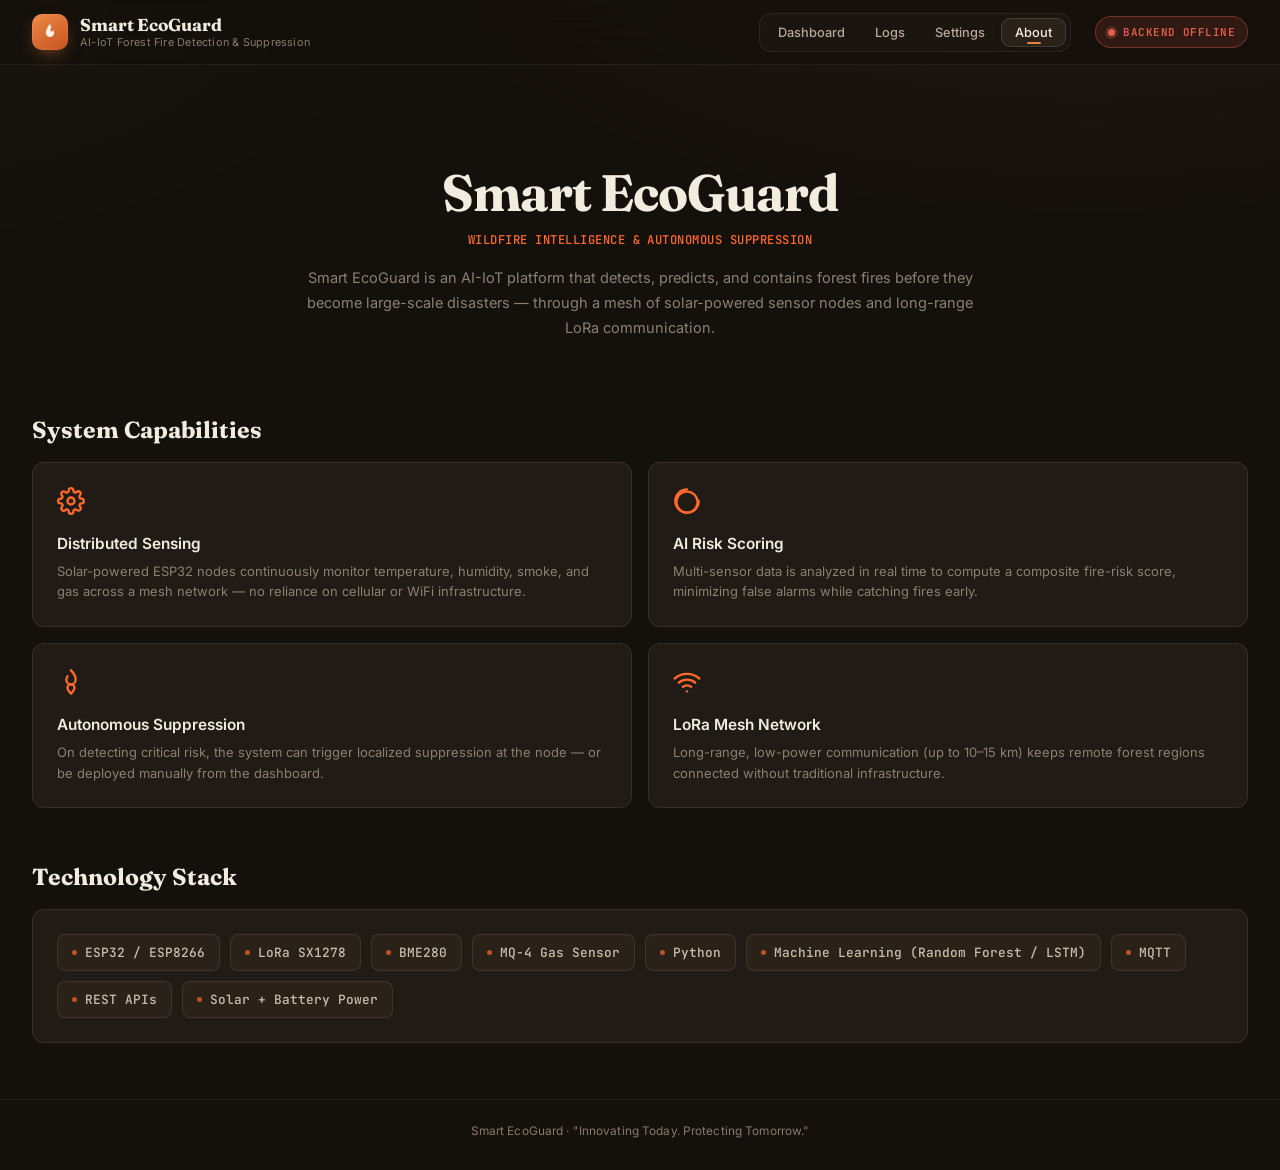
==== commit 3af5aa57: "Unify UI: shared design layer, consistent header, rebalanced dashboard" ====
--- a/about.html
+++ b/about.html
@@ -1,670 +1,651 @@
-<!doctype html>
-<html lang="en">
-<head>
-<meta charset="UTF-8" />
-<meta name="viewport" content="width=device-width, initial-scale=1.0" />
-<title>Smart EcoGuard — About</title>
-
-<link rel="preconnect" href="https://fonts.googleapis.com">
-<link rel="preconnect" href="https://fonts.gstatic.com" crossorigin>
-<link href="https://fonts.googleapis.com/css2?family=Fraunces:opsz,wght@9..144,600;9..144,700&family=Inter:wght@400;500;600;700&family=JetBrains+Mono:wght@400;500;700&display=swap" rel="stylesheet">
-
-<style>
-  :root {
-    --bg: #171310;
-    --panel: #211b16;
-    --panel-2: #2a2119;
-    --line: rgba(202, 191, 174, 0.12);
-    --ash: #cabfae;
-    --ash-dim: #8a8072;
-    --cream: #f2ece0;
-    --ember: #ff6a2b;
-    --safe: #6fae66;
-    --warn: #e0a83e;
-    --danger: #d1453b;
-
-    --font-display: 'Fraunces', Georgia, serif;
-    --font-body: 'Inter', -apple-system, BlinkMacSystemFont, sans-serif;
-    --font-mono: 'JetBrains Mono', monospace;
-  }
-
-  * {
-    box-sizing: border-box;
-    margin: 0;
-    padding: 0;
-  }
-
-  html {
-    scroll-behavior: smooth;
-  }
-
-  body {
-    background: var(--bg);
-    color: var(--ash);
-    font-family: var(--font-body);
-    min-height: 100vh;
-  }
-
-  /* HEADER */
-
-  .app-header {
-    width: 100%;
-    border-bottom: 1px solid var(--line);
-    background: rgba(23, 19, 16, 0.96);
-  }
-
-  .header-inner {
-    max-width: 1180px;
-    margin: 0 auto;
-    padding: 18px 28px;
-    display: flex;
-    align-items: center;
-    gap: 28px;
-  }
-
-  .brand {
-    display: flex;
-    align-items: center;
-    gap: 11px;
-    text-decoration: none;
-    color: inherit;
-    flex-shrink: 0;
-  }
-
-  .brand-mark {
-    width: 40px;
-    height: 40px;
-    border-radius: 10px;
-    background: var(--ember);
-    display: flex;
-    align-items: center;
-    justify-content: center;
-    box-shadow: 0 0 24px rgba(255, 106, 43, 0.12);
-  }
-
-  .brand-mark svg {
-    width: 23px;
-    height: 23px;
-  }
-
-  .brand-text {
-    display: flex;
-    flex-direction: column;
-    gap: 2px;
-  }
-
-  .brand-name {
-    font-family: var(--font-display);
-    font-size: 1.25rem;
-    font-weight: 700;
-    color: var(--cream);
-    line-height: 1;
-  }
-
-  .brand-sub {
-    font-family: var(--font-mono);
-    font-size: 0.58rem;
-    color: var(--ash-dim);
-    letter-spacing: 0.02em;
-  }
-
-  .app-nav {
-    display: flex;
-    align-items: center;
-    gap: 4px;
-    margin-left: auto;
-  }
-
-  .nav-link {
-    color: var(--ash-dim);
-    text-decoration: none;
-    font-size: 0.82rem;
-    font-weight: 500;
-    padding: 9px 15px;
-    border-radius: 7px;
-    transition: all 0.18s ease;
-  }
-
-  .nav-link:hover {
-    color: var(--cream);
-    background: var(--panel);
-  }
-
-  .nav-link.active {
-    color: var(--ember);
-    background: var(--panel);
-  }
-
-  .header-status {
-    margin-left: 4px;
-  }
-
-  .status-chip {
-    display: inline-flex;
-    align-items: center;
-    gap: 7px;
-    font-family: var(--font-mono);
-    font-size: 0.61rem;
-    font-weight: 700;
-    letter-spacing: 0.04em;
-    padding: 7px 10px;
-    border: 1px solid rgba(111, 174, 102, 0.25);
-    border-radius: 20px;
-    color: var(--safe);
-    background: rgba(111, 174, 102, 0.07);
-    white-space: nowrap;
-  }
-
-  .status-chip::before {
-    content: "";
-    width: 6px;
-    height: 6px;
-    background: var(--safe);
-    border-radius: 50%;
-    box-shadow: 0 0 8px rgba(111, 174, 102, 0.7);
-  }
-
-  /* MAIN */
-
-  .app-main {
-    max-width: 1100px;
-    margin: 0 auto;
-    padding: 0 28px 70px;
-  }
-
-  /* HERO */
-
-  .about-hero {
-    text-align: center;
-    padding: 68px 20px 20px;
-  }
-
-  .about-hero h1 {
-    font-family: var(--font-display);
-    color: var(--cream);
-    font-size: clamp(2rem, 5vw, 3.2rem);
-    line-height: 1.08;
-    font-weight: 700;
-    letter-spacing: -0.02em;
-  }
-
-  .hero-sub {
-    margin-top: 12px;
-    color: var(--ember);
-    font-family: var(--font-mono);
-    font-size: 0.76rem;
-    font-weight: 500;
-    letter-spacing: 0.04em;
-    text-transform: uppercase;
-  }
-
-  .hero-desc {
-    max-width: 700px;
-    margin: 18px auto 0;
-    color: var(--ash-dim);
-    font-size: 0.91rem;
-    line-height: 1.7;
-  }
-
-  /* SECTIONS */
-
-  .about-section {
-    margin-top: 54px;
-  }
-
-  .about-section h2 {
-    font-family: var(--font-display);
-    color: var(--cream);
-    font-size: 1.45rem;
-    font-weight: 700;
-    margin-bottom: 18px;
-  }
-
-  /* CAPABILITIES */
-
-  .capability-grid {
-    display: grid;
-    grid-template-columns: repeat(2, minmax(0, 1fr));
-    gap: 16px;
-  }
-
-  .capability-card {
-    background: var(--panel);
-    border: 1px solid var(--line);
-    border-radius: 12px;
-    padding: 24px;
-    transition:
-      transform 0.18s ease,
-      border-color 0.18s ease,
-      background 0.18s ease;
-  }
-
-  .capability-card:hover {
-    transform: translateY(-2px);
-    background: var(--panel-2);
-    border-color: rgba(255, 106, 43, 0.22);
-  }
-
-  .cap-icon {
-    width: 28px;
-    height: 28px;
-    color: var(--ember);
-    margin-bottom: 15px;
-  }
-
-  .capability-card h3 {
-    color: var(--cream);
-    font-size: 0.96rem;
-    font-weight: 600;
-    margin-bottom: 8px;
-  }
-
-  .capability-card p {
-    color: var(--ash-dim);
-    font-size: 0.81rem;
-    line-height: 1.6;
-  }
-
-  /* TECHNOLOGY STACK */
-
-.tech-stack-section {
-  background: var(--panel);
-  border: 1px solid var(--line);
-  border-radius: 12px;
-  padding: 24px;
-}
-
-.tech-chips {
-  display: flex;
-  flex-wrap: wrap;
-  gap: 10px;
-  align-items: center;
-}
-
-.tech-chip {
-  display: inline-flex;
-  align-items: center;
-  gap: 8px;
-  padding: 9px 14px;
-  font-size: 0.8rem;
-  font-weight: 500;
-  font-family: var(--font-mono);
-  border-radius: 8px;
-  background: var(--panel-2);
-  border: 1px solid var(--line);
-  color: var(--ash);
-  white-space: nowrap;
-  flex-shrink: 0;
-  transition:
-    border-color 0.18s ease,
-    color 0.18s ease,
-    background 0.18s ease;
-}
-
-.tech-chip:hover {
-  border-color: rgba(255, 106, 43, 0.35);
-  color: var(--ember);
-  background: rgba(255, 106, 43, 0.08);
-}
-
-.tech-chip::before {
-  content: "";
-  width: 5px;
-  height: 5px;
-  flex: 0 0 5px;
-  border-radius: 50%;
-  background: var(--ember);
-  opacity: 0.7;
-}
-
-  /* FOOTER */
-
-  .app-footer {
-    max-width: 1100px;
-    margin: 0 auto;
-    padding: 20px 28px 28px;
-    border-top: 1px solid var(--line);
-    color: var(--ash-dim);
-    font-family: var(--font-mono);
-    font-size: 0.67rem;
-    text-align: center;
-  }
-
-  /* RESPONSIVE */
-
-  @media (max-width: 850px) {
-    .header-inner {
-      flex-wrap: wrap;
-      gap: 15px;
-    }
-
-    .app-nav {
-      order: 3;
-      width: 100%;
-      justify-content: center;
-      margin-left: 0;
-      border-top: 1px solid var(--line);
-      padding-top: 12px;
-    }
-
-    .header-status {
-      margin-left: auto;
-    }
-  }
-
-  @media (max-width: 600px) {
-    .header-inner {
-      padding: 15px 18px;
-    }
-
-    .brand-sub {
-      display: none;
-    }
-
-    .brand-name {
-      font-size: 1.1rem;
-    }
-
-    .brand-mark {
-      width: 36px;
-      height: 36px;
-    }
-
-    .app-nav {
-      gap: 2px;
-      justify-content: space-between;
-    }
-
-    .nav-link {
-      font-size: 0.75rem;
-      padding: 8px 9px;
-    }
-
-    .status-chip {
-      font-size: 0.55rem;
-      padding: 6px 8px;
-    }
-
-    .app-main {
-      padding: 0 18px 55px;
-    }
-
-    .about-hero {
-      padding-top: 48px;
-    }
-
-    .hero-desc {
-      font-size: 0.84rem;
-    }
-
-    .capability-grid {
-      grid-template-columns: 1fr;
-    }
-
-    .capability-card {
-      padding: 20px;
-    }
-
-    .about-section {
-      margin-top: 42px;
-    }
-
-    .tech-stack-section {
-      padding: 18px;
-    }
-
-    .app-footer {
-      padding-left: 18px;
-      padding-right: 18px;
-    }
-  }
-</style>
-</head>
-
-<body>
-
-<!-- HEADER -->
-
-<header class="app-header">
-  <div class="header-inner">
-
-    <a href="/" class="brand">
-
-      <span class="brand-mark">
-        <svg
-          viewBox="0 0 24 24"
-          fill="none"
-          stroke="currentColor"
-          stroke-width="2"
-          stroke-linecap="round"
-          stroke-linejoin="round"
-          style="color:#fff"
-        >
-          <path d="M12 2s4 4 4 8a4 4 0 0 1-8 0c0-1 .5-2 1-3" />
-          <path d="M12 14a3 3 0 0 0-3 3c0 2 3 5 3 5s3-3 3-5a3 3 0 0 0-3-3z" />
-        </svg>
-      </span>
-
-      <span class="brand-text">
-        <span class="brand-name">Smart EcoGuard</span>
-        <span class="brand-sub">
-          AI-IoT Forest Fire Detection &amp; Suppression
-        </span>
-      </span>
-
-    </a>
-
-    <nav class="app-nav">
-      <a href="/" class="nav-link">Dashboard</a>
-      <a href="logs.html" class="nav-link">Logs</a>
-      <a href="settings.html" class="nav-link">Settings</a>
-      <a href="about.html" class="nav-link active">About</a>
-    </nav>
-
-    <div class="header-status">
-      <span class="status-chip">SYSTEM ONLINE</span>
-    </div>
-
-  </div>
-</header>
-
-
-<!-- MAIN -->
-
-<main class="app-main">
-
-  <!-- ---------- Hero ---------- -->
-
-  <section class="about-hero">
-
-    <h1>Smart EcoGuard</h1>
-
-    <p class="hero-sub">
-      Wildfire Intelligence &amp; Autonomous Suppression
-    </p>
-
-    <p class="hero-desc">
-      Smart EcoGuard is an AI-IoT platform that detects, predicts, and contains
-      forest fires before they become large-scale disasters — through a mesh
-      of solar-powered sensor nodes and long-range LoRa communication.
-    </p>
-
-  </section>
-
-
-  <!-- Capabilities -->
-
-  <section class="about-section">
-
-    <h2>System Capabilities</h2>
-
-    <div class="capability-grid">
-
-      <!-- Distributed Sensing -->
-
-      <div class="capability-card">
-
-        <svg
-          class="cap-icon"
-          viewBox="0 0 24 24"
-          fill="none"
-          stroke="currentColor"
-          stroke-width="2"
-          stroke-linecap="round"
-          stroke-linejoin="round"
-        >
-          <circle cx="12" cy="12" r="3"/>
-          <path d="M19.4 15a1.65 1.65 0 0 0 .33 1.82l.06.06a2 2 0 0 1 0 2.83 2 2 0 0 1-2.83 0l-.06-.06a1.65 1.65 0 0 0-1.82-.33 1.65 1.65 0 0 0-1 1.51V21a2 2 0 0 1-4 0v-.09A1.65 1.65 0 0 0 9 19.4a1.65 1.65 0 0 0-1.82.33l-.06.06a2 2 0 0 1-2.83 0 2 2 0 0 1 0-2.83l.06-.06a1.65 1.65 0 0 0 .33-1.82 1.65 1.65 0 0 0-1.51-1H3a2 2 0 0 1 0-4h.09A1.65 1.65 0 0 0 4.6 9a1.65 1.65 0 0 0-.33-1.82l-.06-.06a2 2 0 0 1 0-2.83 2 2 0 0 1 2.83 0l.06.06a1.65 1.65 0 0 0 1.82.33H9a1.65 1.65 0 0 0 1-1.51V3a2 2 0 0 1 4 0v.09a1.65 1.65 0 0 0 1 1.51 1.65 1.65 0 0 0 1.82-.33l.06-.06a2 2 0 0 1 2.83 0 2 2 0 0 1 0 2.83l-.06.06a1.65 1.65 0 0 0-.33 1.82V9a1.65 1.65 0 0 0 1.51 1H21a2 2 0 0 1 0 4h-.09a1.65 1.65 0 0 0-1.51 1z"/>
-        </svg>
-
-        <h3>Distributed Sensing</h3>
-
-        <p>
-          Solar-powered ESP32 nodes continuously monitor temperature,
-          humidity, smoke, and gas across a mesh network — no reliance
-          on cellular or WiFi infrastructure.
-        </p>
-
-      </div>
-
-
-      <!-- AI Risk Scoring -->
-
-      <div class="capability-card">
-
-        <svg
-          class="cap-icon"
-          viewBox="0 0 24 24"
-          fill="none"
-          stroke="currentColor"
-          stroke-width="2"
-          stroke-linecap="round"
-          stroke-linejoin="round"
-        >
-          <path d="M12 2a10 10 0 1 0 10 10"/>
-          <path d="M18.4 6.6a9 9 0 1 0 .01.01"/>
-        </svg>
-
-        <h3>AI Risk Scoring</h3>
-
-        <p>
-          Multi-sensor data is analyzed in real time to compute a
-          composite fire-risk score, minimizing false alarms while
-          catching fires early.
-        </p>
-
-      </div>
-
-
-      <!-- Autonomous Suppression -->
-
-      <div class="capability-card">
-
-        <svg
-          class="cap-icon"
-          viewBox="0 0 24 24"
-          fill="none"
-          stroke="currentColor"
-          stroke-width="2"
-          stroke-linecap="round"
-          stroke-linejoin="round"
-        >
-          <path d="M12 2s4 4 4 8a4 4 0 0 1-8 0c0-1 .5-2 1-3"/>
-          <path d="M12 14a3 3 0 0 0-3 3c0 2 3 5 3 5s3-3 3-5a3 3 0 0 0-3-3z"/>
-        </svg>
-
-        <h3>Autonomous Suppression</h3>
-
-        <p>
-          On detecting critical risk, the system can trigger localized
-          suppression at the node — or be deployed manually from the dashboard.
-        </p>
-
-      </div>
-
-
-      <!-- LoRa Mesh Network -->
-
-      <div class="capability-card">
-
-        <svg
-          class="cap-icon"
-          viewBox="0 0 24 24"
-          fill="none"
-          stroke="currentColor"
-          stroke-width="2"
-          stroke-linecap="round"
-          stroke-linejoin="round"
-        >
-          <path d="M5 12.55a11 11 0 0 1 14.08 0"/>
-          <path d="M1.42 9a16 16 0 0 1 21.16 0"/>
-          <path d="M8.53 16.11a6 6 0 0 1 6.95 0"/>
-          <line x1="12" y1="20" x2="12.01" y2="20"/>
-        </svg>
-
-        <h3>LoRa Mesh Network</h3>
-
-        <p>
-          Long-range, low-power communication (up to 10–15 km) keeps
-          remote forest regions connected without traditional infrastructure.
-        </p>
-
-      </div>
-
-    </div>
-
-  </section>
-
-
-  <!-- Technology Stack -->
-
-  <section class="about-section">
-
-    <h2>Technology Stack</h2>
-
-    <div class="tech-stack-section">
-
-      <div class="tech-chips">
-
-        <span class="tech-chip">ESP32 / ESP8266</span>
-
-        <span class="tech-chip">LoRa SX1278</span>
-
-        <span class="tech-chip">BME280</span>
-
-        <span class="tech-chip">MQ-4 Gas Sensor</span>
-
-        <span class="tech-chip">Python</span>
-
-        <span class="tech-chip">
-          Machine Learning (Random Forest / LSTM)
-        </span>
-
-        <span class="tech-chip">MQTT</span>
-
-        <span class="tech-chip">REST APIs</span>
-
-        <span class="tech-chip">Solar + Battery Power</span>
-
-      </div>
-
-    </div>
-
-  </section>
-
-</main>
-
-
-<!-- FOOTER -->
-
-<footer class="app-footer">
-  Smart EcoGuard · "Innovating Today. Protecting Tomorrow."
-</footer>
-
-
-<script>
-  /* About page — no dynamic functionality */
-</script>
-
-</body>
+<!doctype html>
+<html lang="en">
+<head>
+<meta charset="UTF-8" />
+<meta name="viewport" content="width=device-width, initial-scale=1.0" />
+<title>Smart EcoGuard — About</title>
+
+<link rel="preconnect" href="https://fonts.googleapis.com">
+<link rel="preconnect" href="https://fonts.gstatic.com" crossorigin>
+<link href="https://fonts.googleapis.com/css2?family=Fraunces:opsz,wght@9..144,600;9..144,700&family=Inter:wght@400;500;600;700&family=JetBrains+Mono:wght@400;500;700&display=swap" rel="stylesheet">
+
+<style>
+  :root {
+    --bg: #171310;
+    --panel: #211b16;
+    --panel-2: #2a2119;
+    --line: rgba(202, 191, 174, 0.12);
+    --ash: #cabfae;
+    --ash-dim: #8a8072;
+    --cream: #f2ece0;
+    --ember: #ff6a2b;
+    --safe: #6fae66;
+    --warn: #e0a83e;
+    --danger: #d1453b;
+
+    --font-display: 'Fraunces', Georgia, serif;
+    --font-body: 'Inter', -apple-system, BlinkMacSystemFont, sans-serif;
+    --font-mono: 'JetBrains Mono', monospace;
+  }
+
+  * {
+    box-sizing: border-box;
+    margin: 0;
+    padding: 0;
+  }
+
+  html {
+    scroll-behavior: smooth;
+  }
+
+  body {
+    background: var(--bg);
+    color: var(--ash);
+    font-family: var(--font-body);
+    min-height: 100vh;
+  }
+
+  /* HEADER */
+
+  .app-header {
+    width: 100%;
+    border-bottom: 1px solid var(--line);
+    background: rgba(23, 19, 16, 0.96);
+  }
+
+  .header-inner {
+    max-width: 1180px;
+    margin: 0 auto;
+    padding: 18px 28px;
+    display: flex;
+    align-items: center;
+    gap: 28px;
+  }
+
+  .brand {
+    display: flex;
+    align-items: center;
+    gap: 11px;
+    text-decoration: none;
+    color: inherit;
+    flex-shrink: 0;
+  }
+
+  .brand-mark {
+    width: 40px;
+    height: 40px;
+    border-radius: 10px;
+    background: var(--ember);
+    display: flex;
+    align-items: center;
+    justify-content: center;
+    box-shadow: 0 0 24px rgba(255, 106, 43, 0.12);
+  }
+
+  .brand-mark svg {
+    width: 23px;
+    height: 23px;
+  }
+
+  .brand-text {
+    display: flex;
+    flex-direction: column;
+    gap: 2px;
+  }
+
+  .brand-name {
+    font-family: var(--font-display);
+    font-size: 1.25rem;
+    font-weight: 700;
+    color: var(--cream);
+    line-height: 1;
+  }
+
+  .brand-sub {
+    font-family: var(--font-mono);
+    font-size: 0.58rem;
+    color: var(--ash-dim);
+    letter-spacing: 0.02em;
+  }
+
+  .app-nav {
+    display: flex;
+    align-items: center;
+    gap: 4px;
+    margin-left: auto;
+  }
+
+  .nav-link {
+    color: var(--ash-dim);
+    text-decoration: none;
+    font-size: 0.82rem;
+    font-weight: 500;
+    padding: 9px 15px;
+    border-radius: 7px;
+    transition: all 0.18s ease;
+  }
+
+  .nav-link:hover {
+    color: var(--cream);
+    background: var(--panel);
+  }
+
+  .nav-link.active {
+    color: var(--ember);
+    background: var(--panel);
+  }
+
+  .header-status {
+    margin-left: 4px;
+  }
+
+  .status-chip {
+    display: inline-flex;
+    align-items: center;
+    gap: 7px;
+    font-family: var(--font-mono);
+    font-size: 0.61rem;
+    font-weight: 700;
+    letter-spacing: 0.04em;
+    padding: 7px 10px;
+    border: 1px solid rgba(111, 174, 102, 0.25);
+    border-radius: 20px;
+    color: var(--safe);
+    background: rgba(111, 174, 102, 0.07);
+    white-space: nowrap;
+  }
+
+  .status-chip::before {
+    content: "";
+    width: 6px;
+    height: 6px;
+    background: var(--safe);
+    border-radius: 50%;
+    box-shadow: 0 0 8px rgba(111, 174, 102, 0.7);
+  }
+
+  /* MAIN */
+
+  .app-main {
+    max-width: 1100px;
+    margin: 0 auto;
+    padding: 0 28px 70px;
+  }
+
+  /* HERO */
+
+  .about-hero {
+    text-align: center;
+    padding: 68px 20px 20px;
+  }
+
+  .about-hero h1 {
+    font-family: var(--font-display);
+    color: var(--cream);
+    font-size: clamp(2rem, 5vw, 3.2rem);
+    line-height: 1.08;
+    font-weight: 700;
+    letter-spacing: -0.02em;
+  }
+
+  .hero-sub {
+    margin-top: 12px;
+    color: var(--ember);
+    font-family: var(--font-mono);
+    font-size: 0.76rem;
+    font-weight: 500;
+    letter-spacing: 0.04em;
+    text-transform: uppercase;
+  }
+
+  .hero-desc {
+    max-width: 700px;
+    margin: 18px auto 0;
+    color: var(--ash-dim);
+    font-size: 0.91rem;
+    line-height: 1.7;
+  }
+
+  /* SECTIONS */
+
+  .about-section {
+    margin-top: 54px;
+  }
+
+  .about-section h2 {
+    font-family: var(--font-display);
+    color: var(--cream);
+    font-size: 1.45rem;
+    font-weight: 700;
+    margin-bottom: 18px;
+  }
+
+  /* CAPABILITIES */
+
+  .capability-grid {
+    display: grid;
+    grid-template-columns: repeat(2, minmax(0, 1fr));
+    gap: 16px;
+  }
+
+  .capability-card {
+    background: var(--panel);
+    border: 1px solid var(--line);
+    border-radius: 12px;
+    padding: 24px;
+    transition:
+      transform 0.18s ease,
+      border-color 0.18s ease,
+      background 0.18s ease;
+  }
+
+  .capability-card:hover {
+    transform: translateY(-2px);
+    background: var(--panel-2);
+    border-color: rgba(255, 106, 43, 0.22);
+  }
+
+  .cap-icon {
+    width: 28px;
+    height: 28px;
+    color: var(--ember);
+    margin-bottom: 15px;
+  }
+
+  .capability-card h3 {
+    color: var(--cream);
+    font-size: 0.96rem;
+    font-weight: 600;
+    margin-bottom: 8px;
+  }
+
+  .capability-card p {
+    color: var(--ash-dim);
+    font-size: 0.81rem;
+    line-height: 1.6;
+  }
+
+  /* TECHNOLOGY STACK */
+
+.tech-stack-section {
+  background: var(--panel);
+  border: 1px solid var(--line);
+  border-radius: 12px;
+  padding: 24px;
+}
+
+.tech-chips {
+  display: flex;
+  flex-wrap: wrap;
+  gap: 10px;
+  align-items: center;
+}
+
+.tech-chip {
+  display: inline-flex;
+  align-items: center;
+  gap: 8px;
+  padding: 9px 14px;
+  font-size: 0.8rem;
+  font-weight: 500;
+  font-family: var(--font-mono);
+  border-radius: 8px;
+  background: var(--panel-2);
+  border: 1px solid var(--line);
+  color: var(--ash);
+  white-space: nowrap;
+  flex-shrink: 0;
+  transition:
+    border-color 0.18s ease,
+    color 0.18s ease,
+    background 0.18s ease;
+}
+
+.tech-chip:hover {
+  border-color: rgba(255, 106, 43, 0.35);
+  color: var(--ember);
+  background: rgba(255, 106, 43, 0.08);
+}
+
+.tech-chip::before {
+  content: "";
+  width: 5px;
+  height: 5px;
+  flex: 0 0 5px;
+  border-radius: 50%;
+  background: var(--ember);
+  opacity: 0.7;
+}
+
+  /* FOOTER */
+
+  .app-footer {
+    max-width: 1100px;
+    margin: 0 auto;
+    padding: 20px 28px 28px;
+    border-top: 1px solid var(--line);
+    color: var(--ash-dim);
+    font-family: var(--font-mono);
+    font-size: 0.67rem;
+    text-align: center;
+  }
+
+  /* RESPONSIVE */
+
+  @media (max-width: 850px) {
+    .header-inner {
+      flex-wrap: wrap;
+      gap: 15px;
+    }
+
+    .app-nav {
+      order: 3;
+      width: 100%;
+      justify-content: center;
+      margin-left: 0;
+      border-top: 1px solid var(--line);
+      padding-top: 12px;
+    }
+
+    .header-status {
+      margin-left: auto;
+    }
+  }
+
+  @media (max-width: 600px) {
+    .header-inner {
+      padding: 15px 18px;
+    }
+
+    .brand-sub {
+      display: none;
+    }
+
+    .brand-name {
+      font-size: 1.1rem;
+    }
+
+    .brand-mark {
+      width: 36px;
+      height: 36px;
+    }
+
+    .app-nav {
+      gap: 2px;
+      justify-content: space-between;
+    }
+
+    .nav-link {
+      font-size: 0.75rem;
+      padding: 8px 9px;
+    }
+
+    .status-chip {
+      font-size: 0.55rem;
+      padding: 6px 8px;
+    }
+
+    .app-main {
+      padding: 0 18px 55px;
+    }
+
+    .about-hero {
+      padding-top: 48px;
+    }
+
+    .hero-desc {
+      font-size: 0.84rem;
+    }
+
+    .capability-grid {
+      grid-template-columns: 1fr;
+    }
+
+    .capability-card {
+      padding: 20px;
+    }
+
+    .about-section {
+      margin-top: 42px;
+    }
+
+    .tech-stack-section {
+      padding: 18px;
+    }
+
+    .app-footer {
+      padding-left: 18px;
+      padding-right: 18px;
+    }
+  }
+</style>
+<link rel="stylesheet" href="static/ui.css">
+</head>
+
+<body>
+
+<!-- HEADER -->
+
+<a href="#main" class="skip-link">Skip to content</a>
+<header class="app-header">
+  <div class="header-inner">
+    <a href="/" class="brand" aria-label="Smart EcoGuard home">
+      <span class="brand-mark"><svg viewBox="0 0 24 24" fill="none" aria-hidden="true"><path d="M12 2C12 2 7 8 7 13a5 5 0 0010 0c0-2-1-3.5-1-3.5s-.5 2-2 2c-1.2 0-1.5-1-1.5-2 0-2 1.5-3.5 1.5-3.5S12 4.5 12 2z" fill="#fff2e8"/></svg></span>
+      <span class="brand-text">
+        <span class="brand-name">Smart EcoGuard</span>
+        <span class="brand-sub">AI-IoT Forest Fire Detection &amp; Suppression</span>
+      </span>
+    </a>
+    <nav class="app-nav" aria-label="Primary">
+      <a href="/" class="nav-link">Dashboard</a>
+      <a href="logs.html" class="nav-link">Logs</a>
+      <a href="settings.html" class="nav-link">Settings</a>
+      <a href="about.html" class="nav-link active" aria-current="page">About</a>
+    </nav>
+    <div class="header-status" aria-live="polite">
+      <span class="status-chip" data-live-status data-level="pending">Connecting…</span>
+    </div>
+  </div>
+</header>
+
+
+<!-- MAIN -->
+
+<main id="main" class="app-main">
+
+  <!-- ---------- Hero ---------- -->
+
+  <section class="about-hero">
+
+    <h1>Smart EcoGuard</h1>
+
+    <p class="hero-sub">
+      Wildfire Intelligence &amp; Autonomous Suppression
+    </p>
+
+    <p class="hero-desc">
+      Smart EcoGuard is an AI-IoT platform that detects, predicts, and contains
+      forest fires before they become large-scale disasters — through a mesh
+      of solar-powered sensor nodes and long-range LoRa communication.
+    </p>
+
+  </section>
+
+
+  <!-- Capabilities -->
+
+  <section class="about-section">
+
+    <h2>System Capabilities</h2>
+
+    <div class="capability-grid">
+
+      <!-- Distributed Sensing -->
+
+      <div class="capability-card">
+
+        <svg
+          class="cap-icon"
+          viewBox="0 0 24 24"
+          fill="none"
+          stroke="currentColor"
+          stroke-width="2"
+          stroke-linecap="round"
+          stroke-linejoin="round"
+        >
+          <circle cx="12" cy="12" r="3"/>
+          <path d="M19.4 15a1.65 1.65 0 0 0 .33 1.82l.06.06a2 2 0 0 1 0 2.83 2 2 0 0 1-2.83 0l-.06-.06a1.65 1.65 0 0 0-1.82-.33 1.65 1.65 0 0 0-1 1.51V21a2 2 0 0 1-4 0v-.09A1.65 1.65 0 0 0 9 19.4a1.65 1.65 0 0 0-1.82.33l-.06.06a2 2 0 0 1-2.83 0 2 2 0 0 1 0-2.83l.06-.06a1.65 1.65 0 0 0 .33-1.82 1.65 1.65 0 0 0-1.51-1H3a2 2 0 0 1 0-4h.09A1.65 1.65 0 0 0 4.6 9a1.65 1.65 0 0 0-.33-1.82l-.06-.06a2 2 0 0 1 0-2.83 2 2 0 0 1 2.83 0l.06.06a1.65 1.65 0 0 0 1.82.33H9a1.65 1.65 0 0 0 1-1.51V3a2 2 0 0 1 4 0v.09a1.65 1.65 0 0 0 1 1.51 1.65 1.65 0 0 0 1.82-.33l.06-.06a2 2 0 0 1 2.83 0 2 2 0 0 1 0 2.83l-.06.06a1.65 1.65 0 0 0-.33 1.82V9a1.65 1.65 0 0 0 1.51 1H21a2 2 0 0 1 0 4h-.09a1.65 1.65 0 0 0-1.51 1z"/>
+        </svg>
+
+        <h3>Distributed Sensing</h3>
+
+        <p>
+          Solar-powered ESP32 nodes continuously monitor temperature,
+          humidity, smoke, and gas across a mesh network — no reliance
+          on cellular or WiFi infrastructure.
+        </p>
+
+      </div>
+
+
+      <!-- AI Risk Scoring -->
+
+      <div class="capability-card">
+
+        <svg
+          class="cap-icon"
+          viewBox="0 0 24 24"
+          fill="none"
+          stroke="currentColor"
+          stroke-width="2"
+          stroke-linecap="round"
+          stroke-linejoin="round"
+        >
+          <path d="M12 2a10 10 0 1 0 10 10"/>
+          <path d="M18.4 6.6a9 9 0 1 0 .01.01"/>
+        </svg>
+
+        <h3>AI Risk Scoring</h3>
+
+        <p>
+          Multi-sensor data is analyzed in real time to compute a
+          composite fire-risk score, minimizing false alarms while
+          catching fires early.
+        </p>
+
+      </div>
+
+
+      <!-- Autonomous Suppression -->
+
+      <div class="capability-card">
+
+        <svg
+          class="cap-icon"
+          viewBox="0 0 24 24"
+          fill="none"
+          stroke="currentColor"
+          stroke-width="2"
+          stroke-linecap="round"
+          stroke-linejoin="round"
+        >
+          <path d="M12 2s4 4 4 8a4 4 0 0 1-8 0c0-1 .5-2 1-3"/>
+          <path d="M12 14a3 3 0 0 0-3 3c0 2 3 5 3 5s3-3 3-5a3 3 0 0 0-3-3z"/>
+        </svg>
+
+        <h3>Autonomous Suppression</h3>
+
+        <p>
+          On detecting critical risk, the system can trigger localized
+          suppression at the node — or be deployed manually from the dashboard.
+        </p>
+
+      </div>
+
+
+      <!-- LoRa Mesh Network -->
+
+      <div class="capability-card">
+
+        <svg
+          class="cap-icon"
+          viewBox="0 0 24 24"
+          fill="none"
+          stroke="currentColor"
+          stroke-width="2"
+          stroke-linecap="round"
+          stroke-linejoin="round"
+        >
+          <path d="M5 12.55a11 11 0 0 1 14.08 0"/>
+          <path d="M1.42 9a16 16 0 0 1 21.16 0"/>
+          <path d="M8.53 16.11a6 6 0 0 1 6.95 0"/>
+          <line x1="12" y1="20" x2="12.01" y2="20"/>
+        </svg>
+
+        <h3>LoRa Mesh Network</h3>
+
+        <p>
+          Long-range, low-power communication (up to 10–15 km) keeps
+          remote forest regions connected without traditional infrastructure.
+        </p>
+
+      </div>
+
+    </div>
+
+  </section>
+
+
+  <!-- Technology Stack -->
+
+  <section class="about-section">
+
+    <h2>Technology Stack</h2>
+
+    <div class="tech-stack-section">
+
+      <div class="tech-chips">
+
+        <span class="tech-chip">ESP32 / ESP8266</span>
+
+        <span class="tech-chip">LoRa SX1278</span>
+
+        <span class="tech-chip">BME280</span>
+
+        <span class="tech-chip">MQ-4 Gas Sensor</span>
+
+        <span class="tech-chip">Python</span>
+
+        <span class="tech-chip">
+          Machine Learning (Random Forest / LSTM)
+        </span>
+
+        <span class="tech-chip">MQTT</span>
+
+        <span class="tech-chip">REST APIs</span>
+
+        <span class="tech-chip">Solar + Battery Power</span>
+
+      </div>
+
+    </div>
+
+  </section>
+
+</main>
+
+
+<!-- FOOTER -->
+
+<footer class="app-footer">
+  Smart EcoGuard · "Innovating Today. Protecting Tomorrow."
+</footer>
+
+
+<script>
+  /* About page — no dynamic functionality */
+</script>
+
+<script src="static/ui.js" defer></script>
+</body>
 </html>
--- a/static/ui.css
+++ b/static/ui.css
@@ -0,0 +1,582 @@
+/* ============================================================
+   Smart EcoGuard — shared UI layer
+   Loaded after each page's inline styles so every page shares
+   one header, container, motion and focus system.
+   ============================================================ */
+
+:root{
+  --ui-bg:#14100c;
+  --ui-surface:#1c1611;
+  --ui-panel:#221b14;
+  --ui-elevated:#2a2119;
+  --ui-hover:#30261c;
+  --ui-text:#f2ebe0;
+  --ui-text-2:#b8a897;
+  --ui-text-3:#8a7a6b;
+  --ui-ember:#e8803f;
+  --ui-ember-hi:#f39a5c;
+  --ui-ember-dim:rgba(232,128,63,.12);
+  --ui-ember-border:rgba(232,128,63,.32);
+  --ui-safe:#86b57a;
+  --ui-safe-dim:rgba(134,181,122,.12);
+  --ui-safe-border:rgba(134,181,122,.30);
+  --ui-warn:#e0b04f;
+  --ui-warn-dim:rgba(224,176,79,.12);
+  --ui-warn-border:rgba(224,176,79,.32);
+  --ui-crit:#e2604f;
+  --ui-crit-dim:rgba(226,96,79,.12);
+  --ui-crit-border:rgba(226,96,79,.36);
+  --ui-line:rgba(242,235,224,.07);
+  --ui-line-hi:rgba(242,235,224,.13);
+  --ui-radius:14px;
+  --ui-radius-sm:10px;
+  --ui-shadow:0 1px 0 rgba(255,255,255,.03) inset,0 8px 24px -12px rgba(0,0,0,.55);
+  --ui-shadow-hi:0 1px 0 rgba(255,255,255,.05) inset,0 18px 40px -18px rgba(0,0,0,.7);
+  --ui-ease:cubic-bezier(.2,.7,.2,1);
+  --ui-max:1280px;
+  --ui-gutter:clamp(16px,3vw,32px);
+  --ui-display:'Fraunces',Georgia,serif;
+  --ui-body:'Inter',system-ui,-apple-system,sans-serif;
+  --ui-mono:'JetBrains Mono',ui-monospace,'SF Mono',monospace;
+  color-scheme:dark;
+}
+
+/* ---------- Base ---------- */
+
+html{scroll-behavior:smooth;}
+
+body{
+  background:
+    radial-gradient(1200px 520px at 85% -10%,rgba(232,128,63,.08),transparent 60%),
+    radial-gradient(900px 420px at -10% 0%,rgba(134,181,122,.04),transparent 60%),
+    var(--ui-bg) !important;
+  background-attachment:fixed !important;
+  color:var(--ui-text);
+  font-family:var(--ui-body);
+  -webkit-font-smoothing:antialiased;
+  -moz-osx-font-smoothing:grayscale;
+  text-rendering:optimizeLegibility;
+  min-height:100vh;
+  display:flex;
+  flex-direction:column;
+}
+
+body > main,body > .wrap{flex:1 0 auto;}
+
+::selection{background:rgba(232,128,63,.35);color:#fff;}
+
+:where(a,button,input,select,textarea,[tabindex]):focus-visible{
+  outline:2px solid var(--ui-ember-hi);
+  outline-offset:2px;
+  border-radius:8px;
+}
+
+*{scrollbar-width:thin;scrollbar-color:#3a2e23 transparent;}
+*::-webkit-scrollbar{width:10px;height:10px;}
+*::-webkit-scrollbar-thumb{background:#3a2e23;border-radius:10px;border:2px solid var(--ui-bg);}
+*::-webkit-scrollbar-track{background:transparent;}
+
+.skip-link{
+  position:absolute;
+  left:12px;
+  top:-48px;
+  z-index:200;
+  padding:8px 14px;
+  border-radius:8px;
+  background:var(--ui-ember);
+  color:#1a0f08;
+  font-weight:600;
+  font-size:.8rem;
+  transition:top 150ms ease;
+}
+.skip-link:focus{top:12px;}
+
+/* ---------- Header (identical on every page) ---------- */
+
+.app-header{
+  position:sticky !important;
+  top:0;
+  z-index:100;
+  background:rgba(20,16,12,.78) !important;
+  backdrop-filter:saturate(140%) blur(16px);
+  -webkit-backdrop-filter:saturate(140%) blur(16px);
+  border-bottom:1px solid var(--ui-line) !important;
+  box-shadow:none !important;
+}
+
+.app-header .header-inner{
+  max-width:var(--ui-max) !important;
+  margin:0 auto !important;
+  padding:12px var(--ui-gutter) !important;
+  display:flex !important;
+  align-items:center !important;
+  justify-content:flex-start !important;
+  gap:20px !important;
+  min-height:64px;
+}
+
+.app-header .brand{
+  display:flex;
+  align-items:center;
+  gap:12px;
+  flex-shrink:0;
+  text-decoration:none;
+  color:inherit;
+  border-radius:10px;
+}
+
+.app-header .brand-mark{
+  width:36px !important;
+  height:36px !important;
+  border-radius:10px !important;
+  background:linear-gradient(150deg,#f08a48 0%,#c4531f 100%) !important;
+  border:none !important;
+  display:grid !important;
+  place-items:center;
+  box-shadow:0 0 0 1px rgba(255,255,255,.08) inset,0 6px 18px -6px rgba(232,128,63,.6) !important;
+  transition:transform 300ms var(--ui-ease);
+}
+.app-header .brand:hover .brand-mark{transform:rotate(-6deg) scale(1.04);}
+.app-header .brand-mark svg{width:20px !important;height:20px !important;}
+
+.app-header .brand-text{display:flex;flex-direction:column;line-height:1.15;gap:3px;}
+
+.app-header .brand-name{
+  font-family:var(--ui-display) !important;
+  font-size:1.08rem !important;
+  font-weight:700 !important;
+  letter-spacing:-.005em !important;
+  color:var(--ui-text) !important;
+}
+
+.app-header .brand-sub{
+  font-family:var(--ui-body) !important;
+  font-size:.68rem !important;
+  color:var(--ui-text-3) !important;
+  letter-spacing:.02em !important;
+  margin:0 !important;
+}
+
+.app-header .app-nav{
+  display:flex !important;
+  align-items:center;
+  gap:2px !important;
+  margin:0 0 0 auto !important;
+  padding:4px;
+  border-radius:12px;
+  background:rgba(255,255,255,.025);
+  border:1px solid var(--ui-line);
+}
+
+.app-header .nav-link{
+  position:relative;
+  padding:7px 14px !important;
+  font-family:var(--ui-body) !important;
+  font-size:.8rem !important;
+  font-weight:500 !important;
+  color:var(--ui-text-2) !important;
+  background:transparent !important;
+  border:none !important;
+  border-radius:9px !important;
+  text-decoration:none;
+  white-space:nowrap;
+  transition:color 160ms ease,background-color 160ms ease !important;
+}
+.app-header .nav-link:hover{color:var(--ui-text) !important;background:rgba(255,255,255,.04) !important;}
+.app-header .nav-link.active,
+.app-header .nav-link[aria-current="page"]{
+  color:var(--ui-text) !important;
+  background:var(--ui-elevated) !important;
+  box-shadow:0 0 0 1px var(--ui-line-hi) inset,0 2px 8px -4px rgba(0,0,0,.6);
+}
+.app-header .nav-link.active::after,
+.app-header .nav-link[aria-current="page"]::after{
+  content:'';
+  position:absolute;
+  left:50%;
+  bottom:3px;
+  width:14px;
+  height:2px;
+  border-radius:2px;
+  transform:translateX(-50%);
+  background:var(--ui-ember);
+}
+
+.app-header .header-status{flex-shrink:0;display:flex;}
+
+.app-header .status-chip{
+  display:inline-flex !important;
+  align-items:center;
+  gap:8px !important;
+  height:32px;
+  padding:0 12px !important;
+  font-family:var(--ui-mono) !important;
+  font-size:.68rem !important;
+  font-weight:600 !important;
+  letter-spacing:.04em !important;
+  text-transform:uppercase;
+  border-radius:999px !important;
+  border:1px solid var(--ui-safe-border) !important;
+  background:var(--ui-safe-dim) !important;
+  color:var(--ui-safe) !important;
+  white-space:nowrap;
+  transition:color 250ms ease,background-color 250ms ease,border-color 250ms ease !important;
+}
+.app-header .status-chip::before{
+  content:'' !important;
+  display:block !important;
+  width:7px !important;
+  height:7px !important;
+  border-radius:50% !important;
+  background:currentColor !important;
+  box-shadow:0 0 0 3px color-mix(in srgb,currentColor 22%,transparent) !important;
+  animation:ui-pulse 2s ease-in-out infinite;
+}
+.app-header .status-chip .status-dot{display:none !important;}
+
+.app-header .status-chip[data-level="pending"]:not([data-online]){border-color:var(--ui-line-hi) !important;background:rgba(255,255,255,.03) !important;color:var(--ui-text-2) !important;}
+.app-header .status-chip[data-level="pending"]:not([data-online])::before{animation-duration:1s;}
+.app-header .status-chip[data-level="warn"]{border-color:var(--ui-warn-border) !important;background:var(--ui-warn-dim) !important;color:var(--ui-warn) !important;}
+.app-header .status-chip[data-level="crit"],
+.app-header .status-chip[data-online="0"]{border-color:var(--ui-crit-border) !important;background:var(--ui-crit-dim) !important;color:var(--ui-crit) !important;}
+.app-header .status-chip[data-online="1"]{border-color:var(--ui-safe-border) !important;background:var(--ui-safe-dim) !important;color:var(--ui-safe) !important;}
+
+/* Dashboard panel indicator mirrors the header chip state */
+.live-indicator[data-level="warn"]{border-color:var(--ui-warn-border) !important;background:var(--ui-warn-dim) !important;color:var(--ui-warn) !important;}
+.live-indicator[data-level="crit"]{border-color:var(--ui-crit-border) !important;background:var(--ui-crit-dim) !important;color:var(--ui-crit) !important;}
+.live-indicator[data-level="warn"]::before{background:var(--ui-warn) !important;}
+.live-indicator[data-level="crit"]::before{background:var(--ui-crit) !important;}
+
+@keyframes ui-pulse{0%,100%{opacity:1;}50%{opacity:.4;}}
+
+@media (max-width:860px){
+  .app-header .brand-sub{display:none !important;}
+}
+
+@media (max-width:720px){
+  .app-header .header-inner{
+    flex-wrap:wrap !important;
+    gap:10px 12px !important;
+    padding-top:10px !important;
+    padding-bottom:10px !important;
+  }
+  .app-header .header-status{margin-left:auto;}
+  .app-header .app-nav{
+    order:3;
+    width:100%;
+    margin:0 !important;
+    overflow-x:auto;
+    scrollbar-width:none;
+  }
+  .app-header .app-nav::-webkit-scrollbar{display:none;}
+  .app-header .nav-link{flex:1;text-align:center;}
+}
+
+/* ---------- Containers & footer ---------- */
+
+.app-main,
+body > .wrap{
+  max-width:var(--ui-max) !important;
+  margin-left:auto !important;
+  margin-right:auto !important;
+  padding-left:var(--ui-gutter) !important;
+  padding-right:var(--ui-gutter) !important;
+  width:100%;
+}
+.app-main{padding-top:clamp(20px,3vw,32px) !important;padding-bottom:56px !important;}
+body > .wrap > main{margin-top:clamp(20px,3vw,32px) !important;}
+
+.app-footer,
+body > .wrap > footer{
+  max-width:var(--ui-max);
+  margin:0 auto !important;
+  padding:24px var(--ui-gutter) 32px !important;
+  border-top:1px solid var(--ui-line) !important;
+  color:var(--ui-text-3) !important;
+  font-family:var(--ui-body) !important;
+  font-size:.74rem !important;
+  letter-spacing:.01em !important;
+  text-align:center !important;
+  width:100%;
+}
+body > .wrap > footer{padding-left:0 !important;padding-right:0 !important;margin-top:56px !important;}
+
+/* ---------- Typography refinements ---------- */
+
+h1,h2,h3{text-wrap:balance;}
+p{text-wrap:pretty;}
+
+.panel-header h2,
+.page-heading h2{
+  font-family:var(--ui-display);
+  letter-spacing:-.01em;
+}
+
+/* ---------- Entrance motion ---------- */
+
+@keyframes ui-rise{
+  from{opacity:0;transform:translateY(8px);}
+  to{opacity:1;transform:none;}
+}
+
+.app-main > *,
+.dashboard-grid > *,
+body > .wrap > main > *{
+  animation:ui-rise 520ms var(--ui-ease) both;
+}
+.dashboard-grid > :nth-child(2),
+.app-main > :nth-child(2),
+body > .wrap > main > :nth-child(2){animation-delay:60ms;}
+.dashboard-grid > :nth-child(3),
+.app-main > :nth-child(3),
+body > .wrap > main > :nth-child(3){animation-delay:120ms;}
+.dashboard-grid > :nth-child(4),
+.app-main > :nth-child(4),
+body > .wrap > main > :nth-child(4){animation-delay:180ms;}
+.dashboard-grid > :nth-child(5),
+.app-main > :nth-child(5),
+body > .wrap > main > :nth-child(5){animation-delay:240ms;}
+.dashboard-grid{animation:none !important;}
+
+/* ============================================================
+   DASHBOARD
+   ============================================================ */
+
+.dashboard-grid{
+  display:grid !important;
+  grid-template-columns:repeat(3,minmax(0,1fr)) !important;
+  grid-template-areas:
+    "sensors sensors sensors"
+    "analytics factor node"
+    "analytics factor controls" !important;
+  grid-template-rows:auto auto 1fr !important;
+  gap:16px !important;
+}
+
+.analytics-panel{grid-area:analytics !important;}
+.sensors-panel{grid-area:sensors !important;}
+.node-panel{grid-area:node !important;}
+.factor-panel{grid-area:factor !important;}
+.controls-panel{grid-area:controls !important;}
+
+.dashboard-grid .panel{
+  background:linear-gradient(180deg,var(--ui-panel) 0%,var(--ui-surface) 100%) !important;
+  border:1px solid var(--ui-line) !important;
+  border-radius:var(--ui-radius) !important;
+  box-shadow:var(--ui-shadow) !important;
+  padding:20px !important;
+  display:flex;
+  flex-direction:column;
+  min-width:0;
+  transition:border-color 250ms ease,box-shadow 250ms ease !important;
+}
+.dashboard-grid .panel:hover{border-color:var(--ui-line-hi) !important;box-shadow:var(--ui-shadow-hi) !important;}
+
+.dashboard-grid .panel-header{margin-bottom:16px !important;}
+.dashboard-grid .panel-header h2{font-size:1rem !important;font-weight:600 !important;}
+
+/* Sensor strip */
+.sensor-grid{gap:12px !important;}
+
+.sensor-box{
+  position:relative;
+  display:flex;
+  flex-direction:column;
+  gap:6px;
+  padding:16px !important;
+  border-radius:var(--ui-radius-sm) !important;
+  background:rgba(0,0,0,.18) !important;
+  border:1px solid var(--ui-line) !important;
+  transition:transform 220ms var(--ui-ease),border-color 220ms ease,background-color 220ms ease !important;
+}
+.sensor-box:hover{transform:translateY(-2px);border-color:var(--ui-line-hi) !important;background:rgba(0,0,0,.24) !important;}
+
+.s-label{font-size:.66rem !important;font-weight:500;color:var(--ui-text-3) !important;}
+
+.s-icon{
+  display:grid;
+  place-items:center;
+  width:28px;
+  height:28px;
+  border-radius:8px;
+  background:rgba(255,255,255,.04);
+  border:1px solid var(--ui-line);
+  color:var(--ui-text-2);
+  flex-shrink:0;
+}
+.s-icon svg{width:15px;height:15px;}
+#box-temp .s-icon{color:#f08a5d;}
+#box-hum .s-icon{color:#7fb2d9;}
+#box-press .s-icon{color:#b9a6e0;}
+#box-gas .s-icon{color:#e0b04f;}
+
+.s-val{
+  font-family:var(--ui-display) !important;
+  font-size:clamp(1.6rem,2.4vw,2rem) !important;
+  font-weight:600 !important;
+  letter-spacing:-.02em;
+  font-variant-numeric:tabular-nums;
+  line-height:1.1 !important;
+  margin-top:4px;
+}
+.s-unit{font-family:var(--ui-mono);font-size:.72rem !important;color:var(--ui-text-3) !important;font-weight:500;letter-spacing:0;}
+.threshold-note{font-size:.66rem !important;color:var(--ui-text-3) !important;margin-top:auto;}
+
+/* Gauges */
+.gauge-container{transition:transform 400ms var(--ui-ease);}
+.gauge-score{font-variant-numeric:tabular-nums;}
+
+.reason-list{gap:6px !important;}
+.reason{
+  border-radius:9px !important;
+  border-color:var(--ui-line) !important;
+  background:rgba(0,0,0,.16) !important;
+  transition:background-color 200ms ease,border-color 200ms ease !important;
+}
+.reason:hover{background:rgba(0,0,0,.26) !important;border-color:var(--ui-line-hi) !important;}
+
+.analytics-foot{margin-top:auto !important;padding-top:14px !important;color:var(--ui-text-3) !important;}
+
+/* Node detail */
+.node-id-row{padding-bottom:16px !important;margin-bottom:16px !important;border-bottom:1px solid var(--ui-line) !important;}
+.node-badge{
+  border-radius:10px !important;
+  background:var(--ui-ember-dim) !important;
+  border:1px solid var(--ui-ember-border) !important;
+  color:var(--ui-ember-hi) !important;
+}
+.node-meta-title{font-weight:600;letter-spacing:-.005em;}
+
+.health-strip{
+  display:grid !important;
+  grid-template-columns:repeat(2,minmax(0,1fr)) !important;
+  gap:8px !important;
+  border:none !important;
+  padding:0 !important;
+}
+.health-item{
+  padding:12px !important;
+  border-radius:var(--ui-radius-sm);
+  background:rgba(0,0,0,.18);
+  border:1px solid var(--ui-line);
+  text-align:left !important;
+}
+.health-item .h-val{font-size:.92rem !important;font-variant-numeric:tabular-nums;}
+.health-item .h-label{margin-top:4px;color:var(--ui-text-3) !important;}
+
+/* Controls */
+.controls-grid{
+  display:grid !important;
+  grid-template-columns:1fr !important;
+  gap:8px !important;
+}
+
+.ctrl-btn{
+  min-width:0 !important;
+  width:100%;
+  justify-content:flex-start !important;
+  gap:10px !important;
+  padding:12px 14px !important;
+  border-radius:var(--ui-radius-sm) !important;
+  font-family:var(--ui-body) !important;
+  font-size:.82rem !important;
+  font-weight:600 !important;
+  letter-spacing:0 !important;
+  border:1px solid var(--ui-line-hi) !important;
+  background:rgba(255,255,255,.025) !important;
+  color:var(--ui-text) !important;
+  cursor:pointer;
+  transition:transform 160ms var(--ui-ease),background-color 180ms ease,border-color 180ms ease,box-shadow 180ms ease !important;
+}
+.ctrl-btn:hover:not(:disabled){background:rgba(255,255,255,.05) !important;border-color:rgba(242,235,224,.2) !important;transform:translateY(-1px);}
+.ctrl-btn:active:not(:disabled){transform:translateY(0) scale(.99);}
+.ctrl-btn:disabled{opacity:.6;cursor:progress;}
+
+.ctrl-icon{
+  display:grid;
+  place-items:center;
+  width:28px;
+  height:28px;
+  border-radius:8px;
+  background:rgba(255,255,255,.05);
+  flex-shrink:0;
+}
+.ctrl-icon svg{width:15px;height:15px;}
+
+.ctrl-deploy{
+  background:linear-gradient(180deg,rgba(226,96,79,.16),rgba(226,96,79,.08)) !important;
+  border-color:var(--ui-crit-border) !important;
+  color:#ffd9d2 !important;
+}
+.ctrl-deploy .ctrl-icon{background:rgba(226,96,79,.22);color:#ffb3a6;}
+.ctrl-deploy:hover:not(:disabled){
+  background:linear-gradient(180deg,rgba(226,96,79,.24),rgba(226,96,79,.12)) !important;
+  border-color:rgba(226,96,79,.55) !important;
+  box-shadow:0 8px 24px -12px rgba(226,96,79,.6);
+}
+
+.ctrl-hint{
+  margin-left:auto;
+  font-family:var(--ui-mono);
+  font-size:.62rem;
+  font-weight:500;
+  color:var(--ui-text-3);
+  letter-spacing:.04em;
+  text-transform:uppercase;
+}
+.ctrl-deploy .ctrl-hint{color:rgba(255,200,190,.7);}
+
+.controls-note{
+  margin-top:12px !important;
+  font-family:var(--ui-mono);
+  font-size:.7rem !important;
+  color:var(--ui-text-2) !important;
+  min-height:1.2em;
+}
+.controls-note:empty::before{
+  content:'Suppression is manual only — the model never triggers it.';
+  color:var(--ui-text-3);
+}
+
+/* Dashboard responsive */
+@media (max-width:1100px){
+  .dashboard-grid{
+    grid-template-columns:repeat(2,minmax(0,1fr)) !important;
+    grid-template-areas:
+      "sensors sensors"
+      "analytics factor"
+      "node controls" !important;
+    grid-template-rows:auto !important;
+  }
+}
+
+@media (max-width:900px){
+  .sensor-grid{grid-template-columns:repeat(2,minmax(0,1fr)) !important;}
+}
+
+@media (max-width:720px){
+  .dashboard-grid{
+    grid-template-columns:minmax(0,1fr) !important;
+    grid-template-areas:"sensors" "analytics" "factor" "node" "controls" !important;
+  }
+  .dashboard-grid .panel{padding:16px !important;}
+  .sensor-grid{gap:8px !important;}
+  .sensor-box{padding:12px !important;}
+}
+
+/* ============================================================
+   Shared refinements for Logs / Settings / About
+   ============================================================ */
+
+.page-heading h2{font-size:clamp(1.6rem,3vw,2rem) !important;letter-spacing:-.015em !important;}
+
+/* ---------- Reduced motion ---------- */
+
+@media (prefers-reduced-motion:reduce){
+  *,*::before,*::after{
+    animation-duration:.01ms !important;
+    animation-iteration-count:1 !important;
+    transition-duration:.01ms !important;
+    scroll-behavior:auto !important;
+  }
+}
